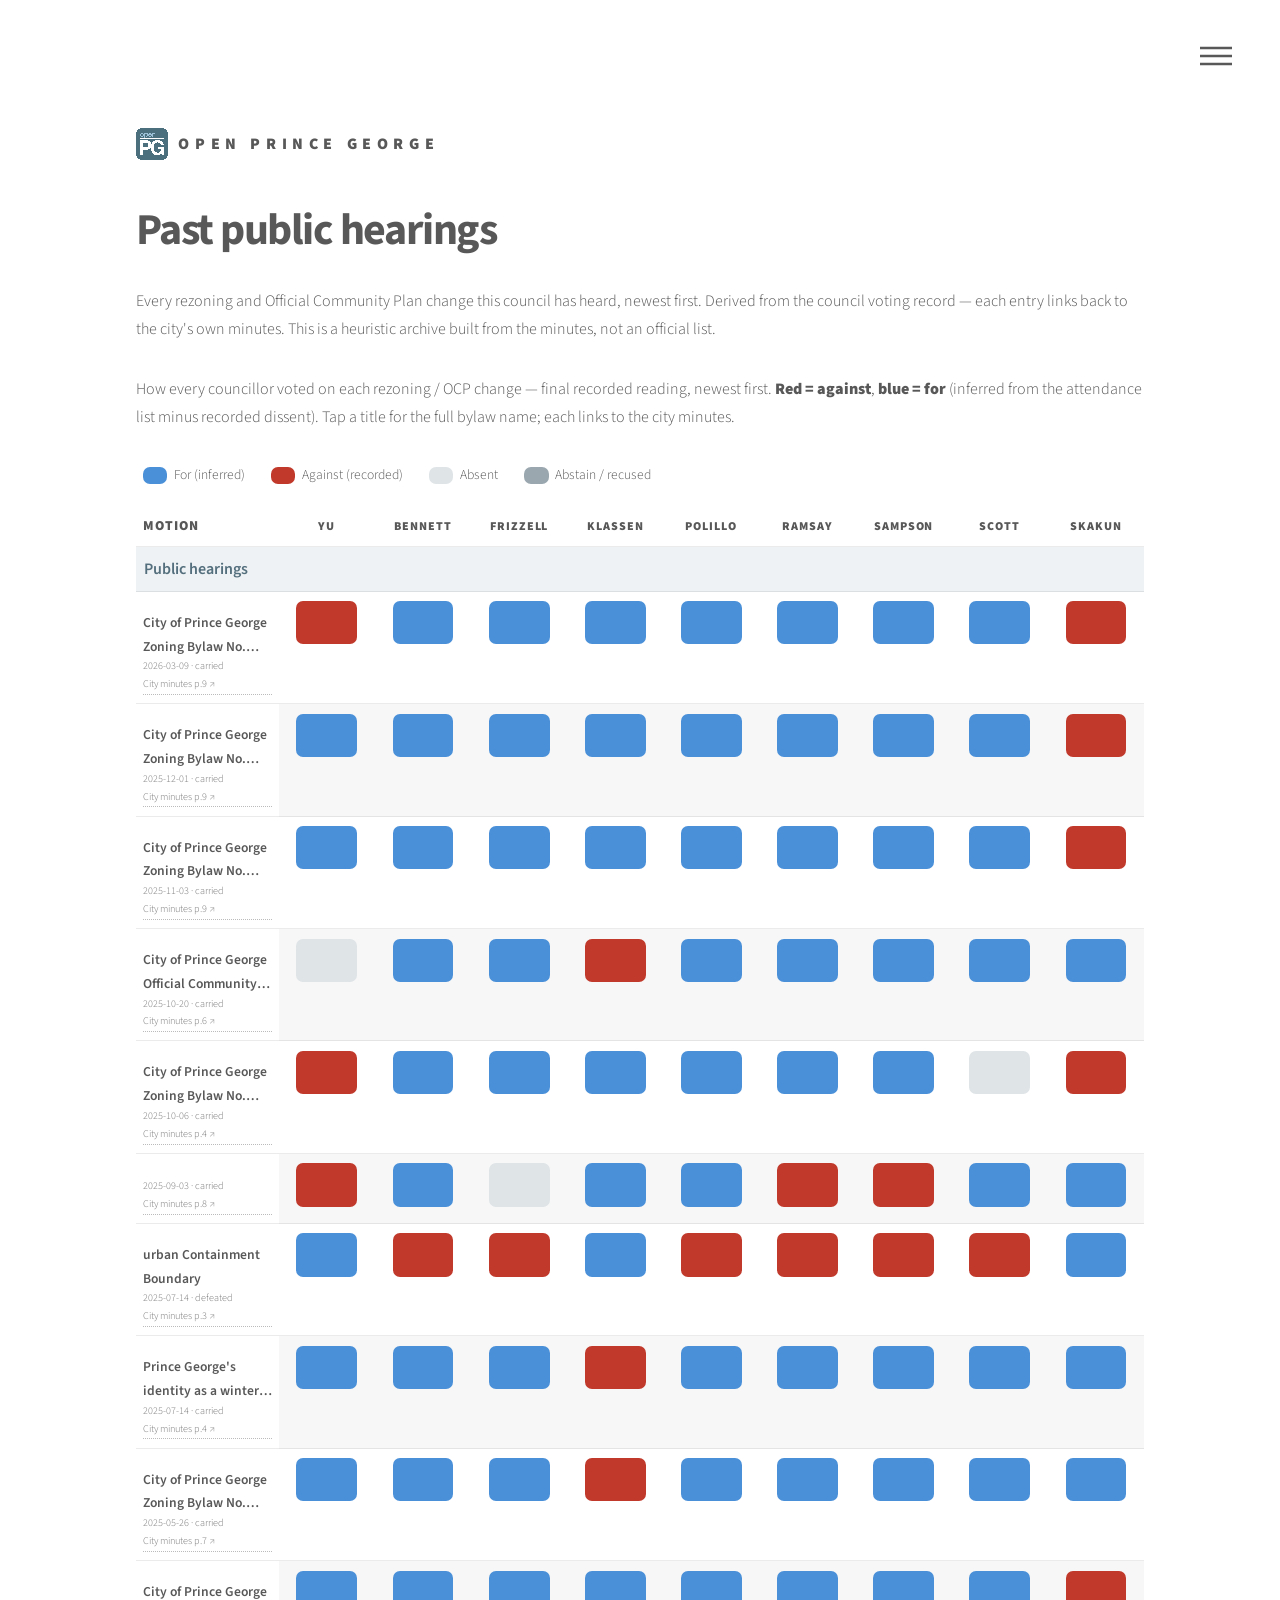
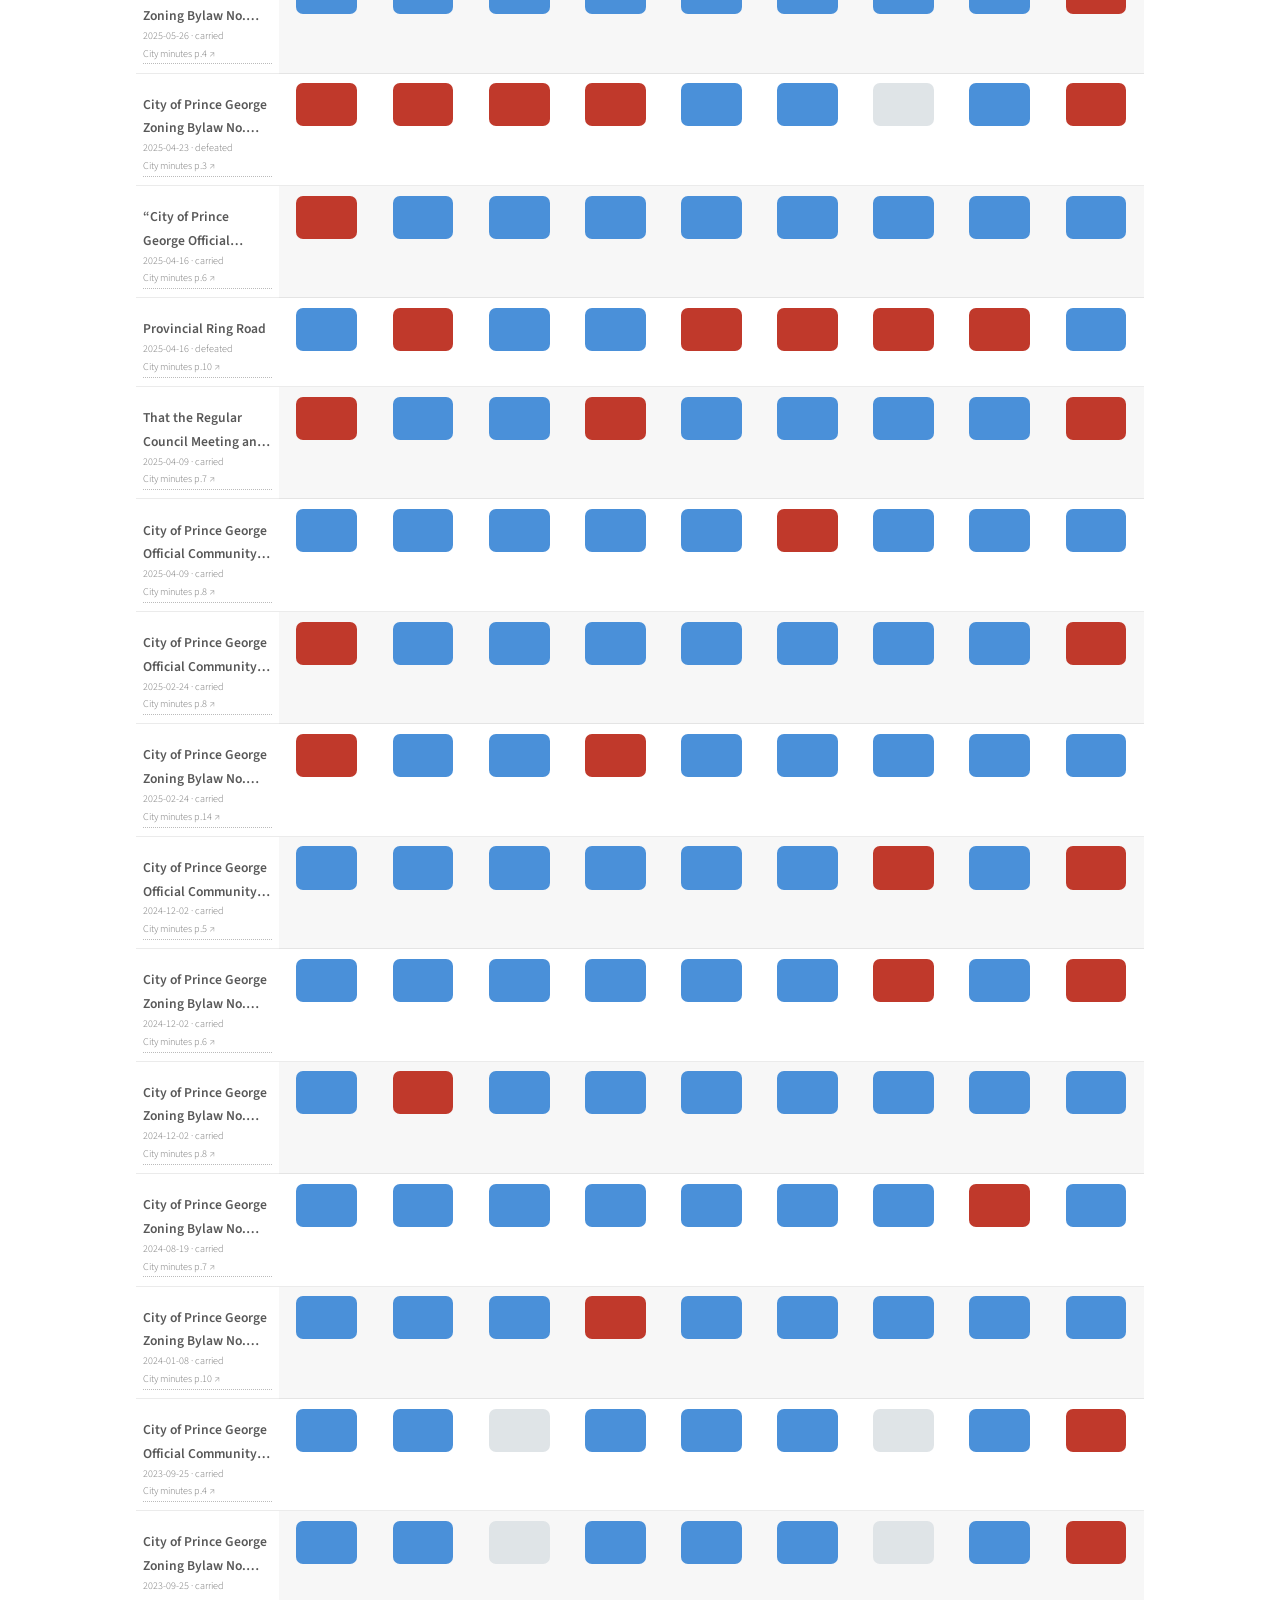
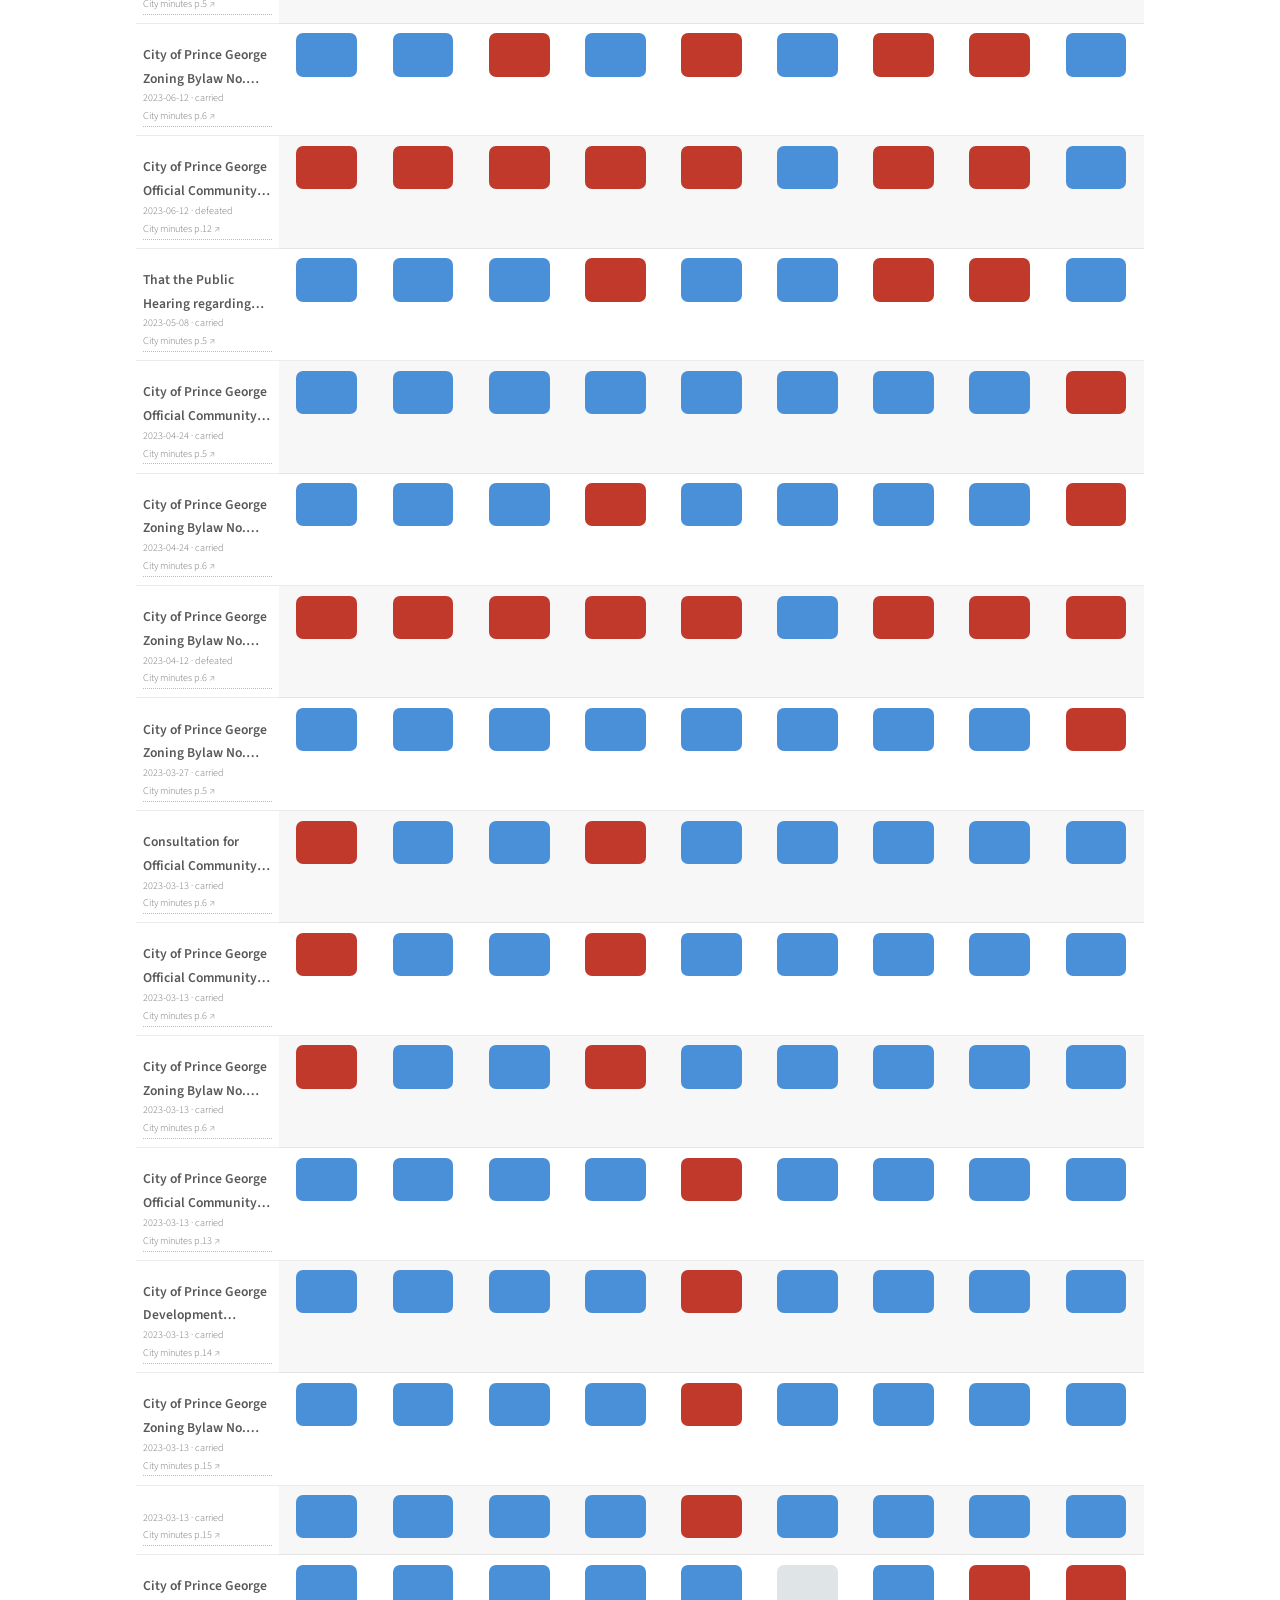
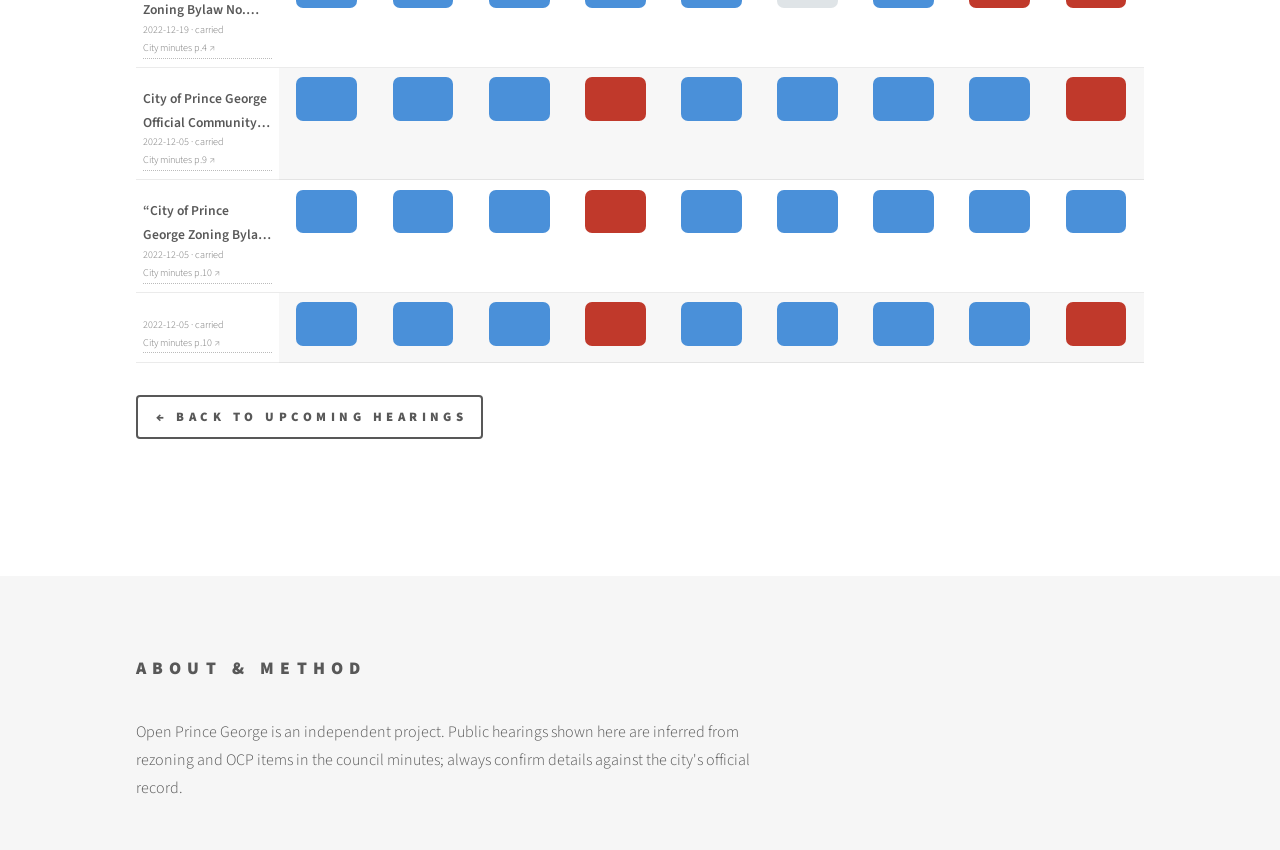
==== community/hearings.html @ cd53fb8c "Update public hearing part" ====
<!DOCTYPE HTML>
<!--
	Open Prince George — past public hearings archive.
	The full list of rezoning / OCP hearings this council has heard, derived from
	the voting record (data/votes.json) by assets/js/hearings.js. Must be served
	over http(s) so the JSON can load.
-->
<html>
	<head>
		<title>Past public hearings — Open Prince George</title>
		<meta charset="utf-8" />
		<meta name="viewport" content="width=device-width, initial-scale=1, user-scalable=no" />
		<link rel="icon" type="image/svg+xml" href="images/logo.svg" />
		<link rel="stylesheet" href="assets/css/main.css" />
		<link rel="stylesheet" href="assets/css/councillor.css" />
		<noscript><link rel="stylesheet" href="assets/css/noscript.css" /></noscript>
	</head>
	<body class="is-preload">
		<div id="wrapper">

			<!-- Header -->
				<header id="header">
					<div class="inner">
						<a href="index.html" class="logo">
							<span class="symbol"><img src="images/logo.svg" alt="" /></span><span class="title">Open Prince George</span>
						</a>
						<nav>
							<ul>
								<li><a href="#menu">Menu</a></li>
							</ul>
						</nav>
					</div>
				</header>

			<!-- Menu -->
				<nav id="menu">
					<h2>Menu</h2>
					<ul>
						<li><a href="index.html">Home</a></li>
						<li><a href="index.html#hearings">Upcoming hearings</a></li>
						<li><a href="index.html#records">Voting records</a></li>
						<li><a href="index.html#about">About &amp; method</a></li>
					</ul>
				</nav>

			<!-- Main -->
				<div id="main">
					<div class="inner">

						<header>
							<h1>Past public hearings</h1>
							<p>Every rezoning and Official Community Plan change this council has heard, newest first. Derived from the council voting record &mdash; each entry links back to the city's own minutes. This is a heuristic archive built from the minutes, not an official list.</p>
						</header>

						<div id="pg-hearings-archive"><p>Loading&hellip;</p></div>

						<ul class="actions">
							<li><a href="index.html#hearings" class="button">&larr; Back to upcoming hearings</a></li>
						</ul>

					</div>
				</div>

			<!-- Footer -->
				<footer id="footer">
					<div class="inner">
						<section>
							<h2>About &amp; method</h2>
							<p>Open Prince George is an independent project. Public hearings shown here are inferred from rezoning and OCP items in the council minutes; always confirm details against the city's official record.</p>
						</section>
					</div>
				</footer>

		</div>

		<!-- Scripts -->
			<script src="assets/js/jquery.min.js"></script>
			<script src="assets/js/browser.min.js"></script>
			<script src="assets/js/breakpoints.min.js"></script>
			<script src="assets/js/util.js"></script>
			<script src="assets/js/main.js"></script>
			<script src="assets/js/councillor.js"></script>
			<script src="assets/js/hearings.js"></script>

	</body>
</html>
---- community/assets/css/main.css ----
@import url(fontawesome-all.min.css);
@import url("https://fonts.googleapis.com/css?family=Source+Sans+Pro:300,700,900");

/*
	Phantom by HTML5 UP
	html5up.net | @ajlkn
	Free for personal and commercial use under the CCA 3.0 license (html5up.net/license)
*/

html, body, div, span, applet, object,
iframe, h1, h2, h3, h4, h5, h6, p, blockquote,
pre, a, abbr, acronym, address, big, cite,
code, del, dfn, em, img, ins, kbd, q, s, samp,
small, strike, strong, sub, sup, tt, var, b,
u, i, center, dl, dt, dd, ol, ul, li, fieldset,
form, label, legend, table, caption, tbody,
tfoot, thead, tr, th, td, article, aside,
canvas, details, embed, figure, figcaption,
footer, header, hgroup, menu, nav, output, ruby,
section, summary, time, mark, audio, video {
	margin: 0;
	padding: 0;
	border: 0;
	font-size: 100%;
	font: inherit;
	vertical-align: baseline;}

article, aside, details, figcaption, figure,
footer, header, hgroup, menu, nav, section {
	display: block;}

body {
	line-height: 1;
}

ol, ul {
	list-style: none;
}

blockquote, q {
	quotes: none;
}

	blockquote:before, blockquote:after, q:before, q:after {
		content: '';
		content: none;
	}

table {
	border-collapse: collapse;
	border-spacing: 0;
}

body {
	-webkit-text-size-adjust: none;
}

mark {
	background-color: transparent;
	color: inherit;
}

input::-moz-focus-inner {
	border: 0;
	padding: 0;
}

input, select, textarea {
	-moz-appearance: none;
	-webkit-appearance: none;
	-ms-appearance: none;
	appearance: none;
}

/* Basic */

	@-ms-viewport {
		width: device-width;
	}

	body {
		-ms-overflow-style: scrollbar;
	}

	@media screen and (max-width: 480px) {

		html, body {
			min-width: 320px;
		}

	}

	html {
		box-sizing: border-box;
	}

	*, *:before, *:after {
		box-sizing: inherit;
	}

	body {
		background: #ffffff;
	}

		body.is-preload *, body.is-preload *:before, body.is-preload *:after {
			-moz-animation: none !important;
			-webkit-animation: none !important;
			-ms-animation: none !important;
			animation: none !important;
			-moz-transition: none !important;
			-webkit-transition: none !important;
			-ms-transition: none !important;
			transition: none !important;
		}

/* Type */

	body, input, select, textarea {
		color: #585858;
		font-family: "Source Sans Pro", Helvetica, sans-serif;
		font-size: 16pt;
		font-weight: 300;
		line-height: 1.75;
	}

		@media screen and (max-width: 1680px) {

			body, input, select, textarea {
				font-size: 14pt;
			}

		}

		@media screen and (max-width: 1280px) {

			body, input, select, textarea {
				font-size: 12pt;
			}

		}

	a {
		-moz-transition: border-bottom-color 0.2s ease, color 0.2s ease;
		-webkit-transition: border-bottom-color 0.2s ease, color 0.2s ease;
		-ms-transition: border-bottom-color 0.2s ease, color 0.2s ease;
		transition: border-bottom-color 0.2s ease, color 0.2s ease;
		text-decoration: none;
		color: #585858;
		border-bottom: dotted 1px rgba(88, 88, 88, 0.5);
	}

		a:hover {
			border-bottom-color: transparent;
			color: #f2849e !important;
		}

	strong, b {
		font-weight: 900;
	}

	em, i {
		font-style: italic;
	}

	p {
		margin: 0 0 2em 0;
	}

	h1 {
		font-size: 2.75em;
		font-weight: 700;
		line-height: 1.3;
		margin: 0 0 1em 0;
		letter-spacing: -0.035em;
	}

		h1 a {
			color: inherit;
		}

		@media screen and (max-width: 736px) {

			h1 {
				font-size: 2em;
				margin: 0 0 1em 0;
			}

		}

		@media screen and (max-width: 360px) {

			h1 {
				font-size: 1.75em;
			}

		}

	h2, h3, h4, h5, h6 {
		font-weight: 900;
		line-height: 1.5;
		margin: 0 0 2em 0;
		text-transform: uppercase;
		letter-spacing: 0.35em;
	}

		h2 a, h3 a, h4 a, h5 a, h6 a {
			color: inherit;
		}

	h2 {
		font-size: 1.1em;
	}

	h3 {
		font-size: 1em;
	}

	h4 {
		font-size: 0.8em;
	}

	h5 {
		font-size: 0.8em;
	}

	h6 {
		font-size: 0.8em;
	}

	@media screen and (max-width: 980px) {

		h1 br, h2 br, h3 br, h4 br, h5 br, h6 br {
			display: none;
		}

	}

	@media screen and (max-width: 736px) {

		h2 {
			font-size: 1em;
		}

		h3 {
			font-size: 0.8em;
		}

	}

	sub {
		font-size: 0.8em;
		position: relative;
		top: 0.5em;
	}

	sup {
		font-size: 0.8em;
		position: relative;
		top: -0.5em;
	}

	blockquote {
		border-left: solid 4px #c9c9c9;
		font-style: italic;
		margin: 0 0 2em 0;
		padding: 0.5em 0 0.5em 2em;
	}

	code {
		background: rgba(144, 144, 144, 0.075);
		border-radius: 4px;
		border: solid 1px #c9c9c9;
		font-family: "Courier New", monospace;
		font-size: 0.9em;
		margin: 0 0.25em;
		padding: 0.25em 0.65em;
	}

	pre {
		-webkit-overflow-scrolling: touch;
		font-family: "Courier New", monospace;
		font-size: 0.9em;
		margin: 0 0 2em 0;
	}

		pre code {
			display: block;
			line-height: 1.75;
			padding: 1em 1.5em;
			overflow-x: auto;
		}

	hr {
		border: 0;
		border-bottom: solid 1px #c9c9c9;
		margin: 2em 0;
	}

		hr.major {
			margin: 3em 0;
		}

	.align-left {
		text-align: left;
	}

	.align-center {
		text-align: center;
	}

	.align-right {
		text-align: right;
	}

/* Row */

	.row {
		display: flex;
		flex-wrap: wrap;
		box-sizing: border-box;
		align-items: stretch;
	}

		.row > * {
			box-sizing: border-box;
		}

		.row.gtr-uniform > * > :last-child {
			margin-bottom: 0;
		}

		.row.aln-left {
			justify-content: flex-start;
		}

		.row.aln-center {
			justify-content: center;
		}

		.row.aln-right {
			justify-content: flex-end;
		}

		.row.aln-top {
			align-items: flex-start;
		}

		.row.aln-middle {
			align-items: center;
		}

		.row.aln-bottom {
			align-items: flex-end;
		}

		.row > .imp {
			order: -1;
		}

		.row > .col-1 {
			width: 8.33333%;
		}

		.row > .off-1 {
			margin-left: 8.33333%;
		}

		.row > .col-2 {
			width: 16.66667%;
		}

		.row > .off-2 {
			margin-left: 16.66667%;
		}

		.row > .col-3 {
			width: 25%;
		}

		.row > .off-3 {
			margin-left: 25%;
		}

		.row > .col-4 {
			width: 33.33333%;
		}

		.row > .off-4 {
			margin-left: 33.33333%;
		}

		.row > .col-5 {
			width: 41.66667%;
		}

		.row > .off-5 {
			margin-left: 41.66667%;
		}

		.row > .col-6 {
			width: 50%;
		}

		.row > .off-6 {
			margin-left: 50%;
		}

		.row > .col-7 {
			width: 58.33333%;
		}

		.row > .off-7 {
			margin-left: 58.33333%;
		}

		.row > .col-8 {
			width: 66.66667%;
		}

		.row > .off-8 {
			margin-left: 66.66667%;
		}

		.row > .col-9 {
			width: 75%;
		}

		.row > .off-9 {
			margin-left: 75%;
		}

		.row > .col-10 {
			width: 83.33333%;
		}

		.row > .off-10 {
			margin-left: 83.33333%;
		}

		.row > .col-11 {
			width: 91.66667%;
		}

		.row > .off-11 {
			margin-left: 91.66667%;
		}

		.row > .col-12 {
			width: 100%;
		}

		.row > .off-12 {
			margin-left: 100%;
		}

		.row.gtr-0 {
			margin-top: 0;
			margin-left: 0em;
		}

			.row.gtr-0 > * {
				padding: 0 0 0 0em;
			}

			.row.gtr-0.gtr-uniform {
				margin-top: 0em;
			}

				.row.gtr-0.gtr-uniform > * {
					padding-top: 0em;
				}

		.row.gtr-25 {
			margin-top: 0;
			margin-left: -0.5em;
		}

			.row.gtr-25 > * {
				padding: 0 0 0 0.5em;
			}

			.row.gtr-25.gtr-uniform {
				margin-top: -0.5em;
			}

				.row.gtr-25.gtr-uniform > * {
					padding-top: 0.5em;
				}

		.row.gtr-50 {
			margin-top: 0;
			margin-left: -1em;
		}

			.row.gtr-50 > * {
				padding: 0 0 0 1em;
			}

			.row.gtr-50.gtr-uniform {
				margin-top: -1em;
			}

				.row.gtr-50.gtr-uniform > * {
					padding-top: 1em;
				}

		.row {
			margin-top: 0;
			margin-left: -2em;
		}

			.row > * {
				padding: 0 0 0 2em;
			}

			.row.gtr-uniform {
				margin-top: -2em;
			}

				.row.gtr-uniform > * {
					padding-top: 2em;
				}

		.row.gtr-150 {
			margin-top: 0;
			margin-left: -3em;
		}

			.row.gtr-150 > * {
				padding: 0 0 0 3em;
			}

			.row.gtr-150.gtr-uniform {
				margin-top: -3em;
			}

				.row.gtr-150.gtr-uniform > * {
					padding-top: 3em;
				}

		.row.gtr-200 {
			margin-top: 0;
			margin-left: -4em;
		}

			.row.gtr-200 > * {
				padding: 0 0 0 4em;
			}

			.row.gtr-200.gtr-uniform {
				margin-top: -4em;
			}

				.row.gtr-200.gtr-uniform > * {
					padding-top: 4em;
				}

		@media screen and (max-width: 1680px) {

			.row {
				display: flex;
				flex-wrap: wrap;
				box-sizing: border-box;
				align-items: stretch;
			}

				.row > * {
					box-sizing: border-box;
				}

				.row.gtr-uniform > * > :last-child {
					margin-bottom: 0;
				}

				.row.aln-left {
					justify-content: flex-start;
				}

				.row.aln-center {
					justify-content: center;
				}

				.row.aln-right {
					justify-content: flex-end;
				}

				.row.aln-top {
					align-items: flex-start;
				}

				.row.aln-middle {
					align-items: center;
				}

				.row.aln-bottom {
					align-items: flex-end;
				}

				.row > .imp-xlarge {
					order: -1;
				}

				.row > .col-1-xlarge {
					width: 8.33333%;
				}

				.row > .off-1-xlarge {
					margin-left: 8.33333%;
				}

				.row > .col-2-xlarge {
					width: 16.66667%;
				}

				.row > .off-2-xlarge {
					margin-left: 16.66667%;
				}

				.row > .col-3-xlarge {
					width: 25%;
				}

				.row > .off-3-xlarge {
					margin-left: 25%;
				}

				.row > .col-4-xlarge {
					width: 33.33333%;
				}

				.row > .off-4-xlarge {
					margin-left: 33.33333%;
				}

				.row > .col-5-xlarge {
					width: 41.66667%;
				}

				.row > .off-5-xlarge {
					margin-left: 41.66667%;
				}

				.row > .col-6-xlarge {
					width: 50%;
				}

				.row > .off-6-xlarge {
					margin-left: 50%;
				}

				.row > .col-7-xlarge {
					width: 58.33333%;
				}

				.row > .off-7-xlarge {
					margin-left: 58.33333%;
				}

				.row > .col-8-xlarge {
					width: 66.66667%;
				}

				.row > .off-8-xlarge {
					margin-left: 66.66667%;
				}

				.row > .col-9-xlarge {
					width: 75%;
				}

				.row > .off-9-xlarge {
					margin-left: 75%;
				}

				.row > .col-10-xlarge {
					width: 83.33333%;
				}

				.row > .off-10-xlarge {
					margin-left: 83.33333%;
				}

				.row > .col-11-xlarge {
					width: 91.66667%;
				}

				.row > .off-11-xlarge {
					margin-left: 91.66667%;
				}

				.row > .col-12-xlarge {
					width: 100%;
				}

				.row > .off-12-xlarge {
					margin-left: 100%;
				}

				.row.gtr-0 {
					margin-top: 0;
					margin-left: 0em;
				}

					.row.gtr-0 > * {
						padding: 0 0 0 0em;
					}

					.row.gtr-0.gtr-uniform {
						margin-top: 0em;
					}

						.row.gtr-0.gtr-uniform > * {
							padding-top: 0em;
						}

				.row.gtr-25 {
					margin-top: 0;
					margin-left: -0.5em;
				}

					.row.gtr-25 > * {
						padding: 0 0 0 0.5em;
					}

					.row.gtr-25.gtr-uniform {
						margin-top: -0.5em;
					}

						.row.gtr-25.gtr-uniform > * {
							padding-top: 0.5em;
						}

				.row.gtr-50 {
					margin-top: 0;
					margin-left: -1em;
				}

					.row.gtr-50 > * {
						padding: 0 0 0 1em;
					}

					.row.gtr-50.gtr-uniform {
						margin-top: -1em;
					}

						.row.gtr-50.gtr-uniform > * {
							padding-top: 1em;
						}

				.row {
					margin-top: 0;
					margin-left: -2em;
				}

					.row > * {
						padding: 0 0 0 2em;
					}

					.row.gtr-uniform {
						margin-top: -2em;
					}

						.row.gtr-uniform > * {
							padding-top: 2em;
						}

				.row.gtr-150 {
					margin-top: 0;
					margin-left: -3em;
				}

					.row.gtr-150 > * {
						padding: 0 0 0 3em;
					}

					.row.gtr-150.gtr-uniform {
						margin-top: -3em;
					}

						.row.gtr-150.gtr-uniform > * {
							padding-top: 3em;
						}

				.row.gtr-200 {
					margin-top: 0;
					margin-left: -4em;
				}

					.row.gtr-200 > * {
						padding: 0 0 0 4em;
					}

					.row.gtr-200.gtr-uniform {
						margin-top: -4em;
					}

						.row.gtr-200.gtr-uniform > * {
							padding-top: 4em;
						}

		}

		@media screen and (max-width: 1280px) {

			.row {
				display: flex;
				flex-wrap: wrap;
				box-sizing: border-box;
				align-items: stretch;
			}

				.row > * {
					box-sizing: border-box;
				}

				.row.gtr-uniform > * > :last-child {
					margin-bottom: 0;
				}

				.row.aln-left {
					justify-content: flex-start;
				}

				.row.aln-center {
					justify-content: center;
				}

				.row.aln-right {
					justify-content: flex-end;
				}

				.row.aln-top {
					align-items: flex-start;
				}

				.row.aln-middle {
					align-items: center;
				}

				.row.aln-bottom {
					align-items: flex-end;
				}

				.row > .imp-large {
					order: -1;
				}

				.row > .col-1-large {
					width: 8.33333%;
				}

				.row > .off-1-large {
					margin-left: 8.33333%;
				}

				.row > .col-2-large {
					width: 16.66667%;
				}

				.row > .off-2-large {
					margin-left: 16.66667%;
				}

				.row > .col-3-large {
					width: 25%;
				}

				.row > .off-3-large {
					margin-left: 25%;
				}

				.row > .col-4-large {
					width: 33.33333%;
				}

				.row > .off-4-large {
					margin-left: 33.33333%;
				}

				.row > .col-5-large {
					width: 41.66667%;
				}

				.row > .off-5-large {
					margin-left: 41.66667%;
				}

				.row > .col-6-large {
					width: 50%;
				}

				.row > .off-6-large {
					margin-left: 50%;
				}

				.row > .col-7-large {
					width: 58.33333%;
				}

				.row > .off-7-large {
					margin-left: 58.33333%;
				}

				.row > .col-8-large {
					width: 66.66667%;
				}

				.row > .off-8-large {
					margin-left: 66.66667%;
				}

				.row > .col-9-large {
					width: 75%;
				}

				.row > .off-9-large {
					margin-left: 75%;
				}

				.row > .col-10-large {
					width: 83.33333%;
				}

				.row > .off-10-large {
					margin-left: 83.33333%;
				}

				.row > .col-11-large {
					width: 91.66667%;
				}

				.row > .off-11-large {
					margin-left: 91.66667%;
				}

				.row > .col-12-large {
					width: 100%;
				}

				.row > .off-12-large {
					margin-left: 100%;
				}

				.row.gtr-0 {
					margin-top: 0;
					margin-left: 0em;
				}

					.row.gtr-0 > * {
						padding: 0 0 0 0em;
					}

					.row.gtr-0.gtr-uniform {
						margin-top: 0em;
					}

						.row.gtr-0.gtr-uniform > * {
							padding-top: 0em;
						}

				.row.gtr-25 {
					margin-top: 0;
					margin-left: -0.5em;
				}

					.row.gtr-25 > * {
						padding: 0 0 0 0.5em;
					}

					.row.gtr-25.gtr-uniform {
						margin-top: -0.5em;
					}

						.row.gtr-25.gtr-uniform > * {
							padding-top: 0.5em;
						}

				.row.gtr-50 {
					margin-top: 0;
					margin-left: -1em;
				}

					.row.gtr-50 > * {
						padding: 0 0 0 1em;
					}

					.row.gtr-50.gtr-uniform {
						margin-top: -1em;
					}

						.row.gtr-50.gtr-uniform > * {
							padding-top: 1em;
						}

				.row {
					margin-top: 0;
					margin-left: -2em;
				}

					.row > * {
						padding: 0 0 0 2em;
					}

					.row.gtr-uniform {
						margin-top: -2em;
					}

						.row.gtr-uniform > * {
							padding-top: 2em;
						}

				.row.gtr-150 {
					margin-top: 0;
					margin-left: -3em;
				}

					.row.gtr-150 > * {
						padding: 0 0 0 3em;
					}

					.row.gtr-150.gtr-uniform {
						margin-top: -3em;
					}

						.row.gtr-150.gtr-uniform > * {
							padding-top: 3em;
						}

				.row.gtr-200 {
					margin-top: 0;
					margin-left: -4em;
				}

					.row.gtr-200 > * {
						padding: 0 0 0 4em;
					}

					.row.gtr-200.gtr-uniform {
						margin-top: -4em;
					}

						.row.gtr-200.gtr-uniform > * {
							padding-top: 4em;
						}

		}

		@media screen and (max-width: 980px) {

			.row {
				display: flex;
				flex-wrap: wrap;
				box-sizing: border-box;
				align-items: stretch;
			}

				.row > * {
					box-sizing: border-box;
				}

				.row.gtr-uniform > * > :last-child {
					margin-bottom: 0;
				}

				.row.aln-left {
					justify-content: flex-start;
				}

				.row.aln-center {
					justify-content: center;
				}

				.row.aln-right {
					justify-content: flex-end;
				}

				.row.aln-top {
					align-items: flex-start;
				}

				.row.aln-middle {
					align-items: center;
				}

				.row.aln-bottom {
					align-items: flex-end;
				}

				.row > .imp-medium {
					order: -1;
				}

				.row > .col-1-medium {
					width: 8.33333%;
				}

				.row > .off-1-medium {
					margin-left: 8.33333%;
				}

				.row > .col-2-medium {
					width: 16.66667%;
				}

				.row > .off-2-medium {
					margin-left: 16.66667%;
				}

				.row > .col-3-medium {
					width: 25%;
				}

				.row > .off-3-medium {
					margin-left: 25%;
				}

				.row > .col-4-medium {
					width: 33.33333%;
				}

				.row > .off-4-medium {
					margin-left: 33.33333%;
				}

				.row > .col-5-medium {
					width: 41.66667%;
				}

				.row > .off-5-medium {
					margin-left: 41.66667%;
				}

				.row > .col-6-medium {
					width: 50%;
				}

				.row > .off-6-medium {
					margin-left: 50%;
				}

				.row > .col-7-medium {
					width: 58.33333%;
				}

				.row > .off-7-medium {
					margin-left: 58.33333%;
				}

				.row > .col-8-medium {
					width: 66.66667%;
				}

				.row > .off-8-medium {
					margin-left: 66.66667%;
				}

				.row > .col-9-medium {
					width: 75%;
				}

				.row > .off-9-medium {
					margin-left: 75%;
				}

				.row > .col-10-medium {
					width: 83.33333%;
				}

				.row > .off-10-medium {
					margin-left: 83.33333%;
				}

				.row > .col-11-medium {
					width: 91.66667%;
				}

				.row > .off-11-medium {
					margin-left: 91.66667%;
				}

				.row > .col-12-medium {
					width: 100%;
				}

				.row > .off-12-medium {
					margin-left: 100%;
				}

				.row.gtr-0 {
					margin-top: 0;
					margin-left: 0em;
				}

					.row.gtr-0 > * {
						padding: 0 0 0 0em;
					}

					.row.gtr-0.gtr-uniform {
						margin-top: 0em;
					}

						.row.gtr-0.gtr-uniform > * {
							padding-top: 0em;
						}

				.row.gtr-25 {
					margin-top: 0;
					margin-left: -0.375em;
				}

					.row.gtr-25 > * {
						padding: 0 0 0 0.375em;
					}

					.row.gtr-25.gtr-uniform {
						margin-top: -0.375em;
					}

						.row.gtr-25.gtr-uniform > * {
							padding-top: 0.375em;
						}

				.row.gtr-50 {
					margin-top: 0;
					margin-left: -0.75em;
				}

					.row.gtr-50 > * {
						padding: 0 0 0 0.75em;
					}

					.row.gtr-50.gtr-uniform {
						margin-top: -0.75em;
					}

						.row.gtr-50.gtr-uniform > * {
							padding-top: 0.75em;
						}

				.row {
					margin-top: 0;
					margin-left: -1.5em;
				}

					.row > * {
						padding: 0 0 0 1.5em;
					}

					.row.gtr-uniform {
						margin-top: -1.5em;
					}

						.row.gtr-uniform > * {
							padding-top: 1.5em;
						}

				.row.gtr-150 {
					margin-top: 0;
					margin-left: -2.25em;
				}

					.row.gtr-150 > * {
						padding: 0 0 0 2.25em;
					}

					.row.gtr-150.gtr-uniform {
						margin-top: -2.25em;
					}

						.row.gtr-150.gtr-uniform > * {
							padding-top: 2.25em;
						}

				.row.gtr-200 {
					margin-top: 0;
					margin-left: -3em;
				}

					.row.gtr-200 > * {
						padding: 0 0 0 3em;
					}

					.row.gtr-200.gtr-uniform {
						margin-top: -3em;
					}

						.row.gtr-200.gtr-uniform > * {
							padding-top: 3em;
						}

		}

		@media screen and (max-width: 736px) {

			.row {
				display: flex;
				flex-wrap: wrap;
				box-sizing: border-box;
				align-items: stretch;
			}

				.row > * {
					box-sizing: border-box;
				}

				.row.gtr-uniform > * > :last-child {
					margin-bottom: 0;
				}

				.row.aln-left {
					justify-content: flex-start;
				}

				.row.aln-center {
					justify-content: center;
				}

				.row.aln-right {
					justify-content: flex-end;
				}

				.row.aln-top {
					align-items: flex-start;
				}

				.row.aln-middle {
					align-items: center;
				}

				.row.aln-bottom {
					align-items: flex-end;
				}

				.row > .imp-small {
					order: -1;
				}

				.row > .col-1-small {
					width: 8.33333%;
				}

				.row > .off-1-small {
					margin-left: 8.33333%;
				}

				.row > .col-2-small {
					width: 16.66667%;
				}

				.row > .off-2-small {
					margin-left: 16.66667%;
				}

				.row > .col-3-small {
					width: 25%;
				}

				.row > .off-3-small {
					margin-left: 25%;
				}

				.row > .col-4-small {
					width: 33.33333%;
				}

				.row > .off-4-small {
					margin-left: 33.33333%;
				}

				.row > .col-5-small {
					width: 41.66667%;
				}

				.row > .off-5-small {
					margin-left: 41.66667%;
				}

				.row > .col-6-small {
					width: 50%;
				}

				.row > .off-6-small {
					margin-left: 50%;
				}

				.row > .col-7-small {
					width: 58.33333%;
				}

				.row > .off-7-small {
					margin-left: 58.33333%;
				}

				.row > .col-8-small {
					width: 66.66667%;
				}

				.row > .off-8-small {
					margin-left: 66.66667%;
				}

				.row > .col-9-small {
					width: 75%;
				}

				.row > .off-9-small {
					margin-left: 75%;
				}

				.row > .col-10-small {
					width: 83.33333%;
				}

				.row > .off-10-small {
					margin-left: 83.33333%;
				}

				.row > .col-11-small {
					width: 91.66667%;
				}

				.row > .off-11-small {
					margin-left: 91.66667%;
				}

				.row > .col-12-small {
					width: 100%;
				}

				.row > .off-12-small {
					margin-left: 100%;
				}

				.row.gtr-0 {
					margin-top: 0;
					margin-left: 0em;
				}

					.row.gtr-0 > * {
						padding: 0 0 0 0em;
					}

					.row.gtr-0.gtr-uniform {
						margin-top: 0em;
					}

						.row.gtr-0.gtr-uniform > * {
							padding-top: 0em;
						}

				.row.gtr-25 {
					margin-top: 0;
					margin-left: -0.25em;
				}

					.row.gtr-25 > * {
						padding: 0 0 0 0.25em;
					}

					.row.gtr-25.gtr-uniform {
						margin-top: -0.25em;
					}

						.row.gtr-25.gtr-uniform > * {
							padding-top: 0.25em;
						}

				.row.gtr-50 {
					margin-top: 0;
					margin-left: -0.5em;
				}

					.row.gtr-50 > * {
						padding: 0 0 0 0.5em;
					}

					.row.gtr-50.gtr-uniform {
						margin-top: -0.5em;
					}

						.row.gtr-50.gtr-uniform > * {
							padding-top: 0.5em;
						}

				.row {
					margin-top: 0;
					margin-left: -1em;
				}

					.row > * {
						padding: 0 0 0 1em;
					}

					.row.gtr-uniform {
						margin-top: -1em;
					}

						.row.gtr-uniform > * {
							padding-top: 1em;
						}

				.row.gtr-150 {
					margin-top: 0;
					margin-left: -1.5em;
				}

					.row.gtr-150 > * {
						padding: 0 0 0 1.5em;
					}

					.row.gtr-150.gtr-uniform {
						margin-top: -1.5em;
					}

						.row.gtr-150.gtr-uniform > * {
							padding-top: 1.5em;
						}

				.row.gtr-200 {
					margin-top: 0;
					margin-left: -2em;
				}

					.row.gtr-200 > * {
						padding: 0 0 0 2em;
					}

					.row.gtr-200.gtr-uniform {
						margin-top: -2em;
					}

						.row.gtr-200.gtr-uniform > * {
							padding-top: 2em;
						}

		}

		@media screen and (max-width: 480px) {

			.row {
				display: flex;
				flex-wrap: wrap;
				box-sizing: border-box;
				align-items: stretch;
			}

				.row > * {
					box-sizing: border-box;
				}

				.row.gtr-uniform > * > :last-child {
					margin-bottom: 0;
				}

				.row.aln-left {
					justify-content: flex-start;
				}

				.row.aln-center {
					justify-content: center;
				}

				.row.aln-right {
					justify-content: flex-end;
				}

				.row.aln-top {
					align-items: flex-start;
				}

				.row.aln-middle {
					align-items: center;
				}

				.row.aln-bottom {
					align-items: flex-end;
				}

				.row > .imp-xsmall {
					order: -1;
				}

				.row > .col-1-xsmall {
					width: 8.33333%;
				}

				.row > .off-1-xsmall {
					margin-left: 8.33333%;
				}

				.row > .col-2-xsmall {
					width: 16.66667%;
				}

				.row > .off-2-xsmall {
					margin-left: 16.66667%;
				}

				.row > .col-3-xsmall {
					width: 25%;
				}

				.row > .off-3-xsmall {
					margin-left: 25%;
				}

				.row > .col-4-xsmall {
					width: 33.33333%;
				}

				.row > .off-4-xsmall {
					margin-left: 33.33333%;
				}

				.row > .col-5-xsmall {
					width: 41.66667%;
				}

				.row > .off-5-xsmall {
					margin-left: 41.66667%;
				}

				.row > .col-6-xsmall {
					width: 50%;
				}

				.row > .off-6-xsmall {
					margin-left: 50%;
				}

				.row > .col-7-xsmall {
					width: 58.33333%;
				}

				.row > .off-7-xsmall {
					margin-left: 58.33333%;
				}

				.row > .col-8-xsmall {
					width: 66.66667%;
				}

				.row > .off-8-xsmall {
					margin-left: 66.66667%;
				}

				.row > .col-9-xsmall {
					width: 75%;
				}

				.row > .off-9-xsmall {
					margin-left: 75%;
				}

				.row > .col-10-xsmall {
					width: 83.33333%;
				}

				.row > .off-10-xsmall {
					margin-left: 83.33333%;
				}

				.row > .col-11-xsmall {
					width: 91.66667%;
				}

				.row > .off-11-xsmall {
					margin-left: 91.66667%;
				}

				.row > .col-12-xsmall {
					width: 100%;
				}

				.row > .off-12-xsmall {
					margin-left: 100%;
				}

				.row.gtr-0 {
					margin-top: 0;
					margin-left: 0em;
				}

					.row.gtr-0 > * {
						padding: 0 0 0 0em;
					}

					.row.gtr-0.gtr-uniform {
						margin-top: 0em;
					}

						.row.gtr-0.gtr-uniform > * {
							padding-top: 0em;
						}

				.row.gtr-25 {
					margin-top: 0;
					margin-left: -0.25em;
				}

					.row.gtr-25 > * {
						padding: 0 0 0 0.25em;
					}

					.row.gtr-25.gtr-uniform {
						margin-top: -0.25em;
					}

						.row.gtr-25.gtr-uniform > * {
							padding-top: 0.25em;
						}

				.row.gtr-50 {
					margin-top: 0;
					margin-left: -0.5em;
				}

					.row.gtr-50 > * {
						padding: 0 0 0 0.5em;
					}

					.row.gtr-50.gtr-uniform {
						margin-top: -0.5em;
					}

						.row.gtr-50.gtr-uniform > * {
							padding-top: 0.5em;
						}

				.row {
					margin-top: 0;
					margin-left: -1em;
				}

					.row > * {
						padding: 0 0 0 1em;
					}

					.row.gtr-uniform {
						margin-top: -1em;
					}

						.row.gtr-uniform > * {
							padding-top: 1em;
						}

				.row.gtr-150 {
					margin-top: 0;
					margin-left: -1.5em;
				}

					.row.gtr-150 > * {
						padding: 0 0 0 1.5em;
					}

					.row.gtr-150.gtr-uniform {
						margin-top: -1.5em;
					}

						.row.gtr-150.gtr-uniform > * {
							padding-top: 1.5em;
						}

				.row.gtr-200 {
					margin-top: 0;
					margin-left: -2em;
				}

					.row.gtr-200 > * {
						padding: 0 0 0 2em;
					}

					.row.gtr-200.gtr-uniform {
						margin-top: -2em;
					}

						.row.gtr-200.gtr-uniform > * {
							padding-top: 2em;
						}

		}

/* Section/Article */

	section.special, article.special {
		text-align: center;
	}

	header p {
		margin-top: -1em;
	}

	@media screen and (max-width: 736px) {

		header p {
			margin-top: 0;
		}

	}

/* Icon */

	.icon {
		text-decoration: none;
		border-bottom: none;
		position: relative;
	}

		.icon:before {
			-moz-osx-font-smoothing: grayscale;
			-webkit-font-smoothing: antialiased;
			display: inline-block;
			font-style: normal;
			font-variant: normal;
			text-rendering: auto;
			line-height: 1;
			text-transform: none !important;
			font-family: 'Font Awesome 5 Free';
			font-weight: 400;
		}

		.icon > .label {
			display: none;
		}

		.icon:before {
			line-height: inherit;
		}

		.icon.solid:before {
			font-weight: 900;
		}

		.icon.brands:before {
			font-family: 'Font Awesome 5 Brands';
		}

		.icon.style2 {
			-moz-transition: background-color 0.2s ease-in-out, color 0.2s ease-in-out, border-color 0.2s ease-in-out;
			-webkit-transition: background-color 0.2s ease-in-out, color 0.2s ease-in-out, border-color 0.2s ease-in-out;
			-ms-transition: background-color 0.2s ease-in-out, color 0.2s ease-in-out, border-color 0.2s ease-in-out;
			transition: background-color 0.2s ease-in-out, color 0.2s ease-in-out, border-color 0.2s ease-in-out;
			background-color: transparent;
			border: solid 1px #c9c9c9;
			border-radius: 4px;
			width: 2.65em;
			height: 2.65em;
			display: inline-block;
			text-align: center;
			line-height: 2.65em;
			color: inherit;
		}

			.icon.style2:before {
				font-size: 1.1em;
			}

			.icon.style2:hover {
				color: #f2849e;
				border-color: #f2849e;
			}

			.icon.style2:active {
				background-color: rgba(242, 132, 158, 0.1);
			}

/* List */

	ol {
		list-style: decimal;
		margin: 0 0 2em 0;
		padding-left: 1.25em;
	}

		ol li {
			padding-left: 0.25em;
		}

	ul {
		list-style: disc;
		margin: 0 0 2em 0;
		padding-left: 1em;
	}

		ul li {
			padding-left: 0.5em;
		}

		ul.alt {
			list-style: none;
			padding-left: 0;
		}

			ul.alt li {
				border-top: solid 1px #c9c9c9;
				padding: 0.5em 0;
			}

				ul.alt li:first-child {
					border-top: 0;
					padding-top: 0;
				}

	dl {
		margin: 0 0 2em 0;
	}

		dl dt {
			display: block;
			font-weight: 900;
			margin: 0 0 1em 0;
		}

		dl dd {
			margin-left: 2em;
		}

/* Actions */

	ul.actions {
		display: -moz-flex;
		display: -webkit-flex;
		display: -ms-flex;
		display: flex;
		cursor: default;
		list-style: none;
		margin-left: -1em;
		padding-left: 0;
	}

		ul.actions li {
			padding: 0 0 0 1em;
			vertical-align: middle;
		}

		ul.actions.special {
			-moz-justify-content: center;
			-webkit-justify-content: center;
			-ms-justify-content: center;
			justify-content: center;
			width: 100%;
			margin-left: 0;
		}

			ul.actions.special li:first-child {
				padding-left: 0;
			}

		ul.actions.stacked {
			-moz-flex-direction: column;
			-webkit-flex-direction: column;
			-ms-flex-direction: column;
			flex-direction: column;
			margin-left: 0;
		}

			ul.actions.stacked li {
				padding: 1.3em 0 0 0;
			}

				ul.actions.stacked li:first-child {
					padding-top: 0;
				}

		ul.actions.fit {
			width: calc(100% + 1em);
		}

			ul.actions.fit li {
				-moz-flex-grow: 1;
				-webkit-flex-grow: 1;
				-ms-flex-grow: 1;
				flex-grow: 1;
				-moz-flex-shrink: 1;
				-webkit-flex-shrink: 1;
				-ms-flex-shrink: 1;
				flex-shrink: 1;
				width: 100%;
			}

				ul.actions.fit li > * {
					width: 100%;
				}

			ul.actions.fit.stacked {
				width: 100%;
			}

		@media screen and (max-width: 480px) {

			ul.actions:not(.fixed) {
				-moz-flex-direction: column;
				-webkit-flex-direction: column;
				-ms-flex-direction: column;
				flex-direction: column;
				margin-left: 0;
				width: 100% !important;
			}

				ul.actions:not(.fixed) li {
					-moz-flex-grow: 1;
					-webkit-flex-grow: 1;
					-ms-flex-grow: 1;
					flex-grow: 1;
					-moz-flex-shrink: 1;
					-webkit-flex-shrink: 1;
					-ms-flex-shrink: 1;
					flex-shrink: 1;
					padding: 1em 0 0 0;
					text-align: center;
					width: 100%;
				}

					ul.actions:not(.fixed) li > * {
						width: 100%;
					}

					ul.actions:not(.fixed) li:first-child {
						padding-top: 0;
					}

					ul.actions:not(.fixed) li input[type="submit"],
					ul.actions:not(.fixed) li input[type="reset"],
					ul.actions:not(.fixed) li input[type="button"],
					ul.actions:not(.fixed) li button,
					ul.actions:not(.fixed) li .button {
						width: 100%;
					}

						ul.actions:not(.fixed) li input[type="submit"].icon:before,
						ul.actions:not(.fixed) li input[type="reset"].icon:before,
						ul.actions:not(.fixed) li input[type="button"].icon:before,
						ul.actions:not(.fixed) li button.icon:before,
						ul.actions:not(.fixed) li .button.icon:before {
							margin-left: -0.5rem;
						}

		}

/* Icons */

	ul.icons {
		cursor: default;
		list-style: none;
		padding-left: 0;
		margin: -1em 0 2em -1em;
	}

		ul.icons li {
			display: inline-block;
			padding: 1em 0 0 1em;
		}

/* Form */

	form {
		margin: 0 0 2em 0;
		overflow-x: hidden;
	}

		form > :last-child {
			margin-bottom: 0;
		}

		form > .fields {
			display: -moz-flex;
			display: -webkit-flex;
			display: -ms-flex;
			display: flex;
			-moz-flex-wrap: wrap;
			-webkit-flex-wrap: wrap;
			-ms-flex-wrap: wrap;
			flex-wrap: wrap;
			width: calc(100% + 3em);
			margin: -1.5em 0 2em -1.5em;
		}

			form > .fields > .field {
				-moz-flex-grow: 0;
				-webkit-flex-grow: 0;
				-ms-flex-grow: 0;
				flex-grow: 0;
				-moz-flex-shrink: 0;
				-webkit-flex-shrink: 0;
				-ms-flex-shrink: 0;
				flex-shrink: 0;
				padding: 1.5em 0 0 1.5em;
				width: calc(100% - 1.5em);
			}

				form > .fields > .field.half {
					width: calc(50% - 0.75em);
				}

				form > .fields > .field.third {
					width: calc(100%/3 - 0.5em);
				}

				form > .fields > .field.quarter {
					width: calc(25% - 0.375em);
				}

		@media screen and (max-width: 480px) {

			form > .fields {
				width: calc(100% + 3em);
				margin: -1.5em 0 2em -1.5em;
			}

				form > .fields > .field {
					padding: 1.5em 0 0 1.5em;
					width: calc(100% - 1.5em);
				}

					form > .fields > .field.half {
						width: calc(100% - 1.5em);
					}

					form > .fields > .field.third {
						width: calc(100% - 1.5em);
					}

					form > .fields > .field.quarter {
						width: calc(100% - 1.5em);
					}

		}

	label {
		display: block;
		font-size: 0.9em;
		font-weight: 900;
		margin: 0 0 1em 0;
	}

	input[type="text"],
	input[type="password"],
	input[type="email"],
	input[type="tel"],
	select,
	textarea {
		-moz-appearance: none;
		-webkit-appearance: none;
		-ms-appearance: none;
		appearance: none;
		background-color: transparent;
		border: none;
		border-radius: 0;
		border-bottom: solid 1px #c9c9c9;
		color: inherit;
		display: block;
		outline: 0;
		padding: 0;
		text-decoration: none;
		width: 100%;
	}

		input[type="text"]:invalid,
		input[type="password"]:invalid,
		input[type="email"]:invalid,
		input[type="tel"]:invalid,
		select:invalid,
		textarea:invalid {
			box-shadow: none;
		}

		input[type="text"]:focus,
		input[type="password"]:focus,
		input[type="email"]:focus,
		input[type="tel"]:focus,
		select:focus,
		textarea:focus {
			border-bottom-color: #f2849e;
			box-shadow: inset 0 -1px 0 0 #f2849e;
		}

	select {
		background-image: url("data:image/svg+xml;charset=utf8,%3Csvg xmlns='http://www.w3.org/2000/svg' width='40' height='40' preserveAspectRatio='none' viewBox='0 0 40 40'%3E%3Cpath d='M9.4,12.3l10.4,10.4l10.4-10.4c0.2-0.2,0.5-0.4,0.9-0.4c0.3,0,0.6,0.1,0.9,0.4l3.3,3.3c0.2,0.2,0.4,0.5,0.4,0.9 c0,0.4-0.1,0.6-0.4,0.9L20.7,31.9c-0.2,0.2-0.5,0.4-0.9,0.4c-0.3,0-0.6-0.1-0.9-0.4L4.3,17.3c-0.2-0.2-0.4-0.5-0.4-0.9 c0-0.4,0.1-0.6,0.4-0.9l3.3-3.3c0.2-0.2,0.5-0.4,0.9-0.4S9.1,12.1,9.4,12.3z' fill='%23c9c9c9' /%3E%3C/svg%3E");
		background-size: 1.25rem;
		background-repeat: no-repeat;
		background-position: calc(100% - 1rem) center;
		height: 3em;
		padding-right: 3em;
		text-overflow: ellipsis;
	}

		select option {
			background: #ffffff;
		}

		select:focus::-ms-value {
			background-color: transparent;
		}

		select::-ms-expand {
			display: none;
		}

	input[type="text"],
	input[type="password"],
	input[type="email"],
	select {
		height: 3em;
	}

	textarea {
		padding: 0;
		min-height: 3.75em;
	}

	input[type="checkbox"],
	input[type="radio"] {
		-moz-appearance: none;
		-webkit-appearance: none;
		-ms-appearance: none;
		appearance: none;
		display: block;
		float: left;
		margin-right: -2em;
		opacity: 0;
		width: 1em;
		z-index: -1;
	}

		input[type="checkbox"] + label,
		input[type="radio"] + label {
			text-decoration: none;
			color: #585858;
			cursor: pointer;
			display: inline-block;
			font-size: 1em;
			font-weight: 300;
			padding-left: 2.55em;
			padding-right: 0.75em;
			position: relative;
		}

			input[type="checkbox"] + label:before,
			input[type="radio"] + label:before {
				-moz-osx-font-smoothing: grayscale;
				-webkit-font-smoothing: antialiased;
				display: inline-block;
				font-style: normal;
				font-variant: normal;
				text-rendering: auto;
				line-height: 1;
				text-transform: none !important;
				font-family: 'Font Awesome 5 Free';
				font-weight: 900;
			}

			input[type="checkbox"] + label:before,
			input[type="radio"] + label:before {
				border-radius: 4px;
				border: solid 1px #c9c9c9;
				content: '';
				display: inline-block;
				font-size: 0.8em;
				height: 2.25em;
				left: 0;
				line-height: 2.25em;
				position: absolute;
				text-align: center;
				top: 0;
				width: 2.25em;
			}

		input[type="checkbox"]:checked + label:before,
		input[type="radio"]:checked + label:before {
			background: #585858;
			border-color: #585858;
			color: #ffffff;
			content: '\f00c';
		}

		input[type="checkbox"]:focus + label:before,
		input[type="radio"]:focus + label:before {
			border-color: #f2849e;
			box-shadow: 0 0 0 1px #f2849e;
		}

	input[type="checkbox"] + label:before {
		border-radius: 4px;
	}

	input[type="radio"] + label:before {
		border-radius: 100%;
	}

/* Box */

	.box {
		border-radius: 4px;
		border: solid 1px #c9c9c9;
		margin-bottom: 2em;
		padding: 1.5em;
	}

		.box > :last-child,
		.box > :last-child > :last-child,
		.box > :last-child > :last-child > :last-child {
			margin-bottom: 0;
		}

		.box.alt {
			border: 0;
			border-radius: 0;
			padding: 0;
		}

/* Image */

	.image {
		border-radius: 4px;
		border: 0;
		display: inline-block;
		position: relative;
	}

		.image img {
			border-radius: 4px;
			display: block;
		}

		.image.left, .image.right {
			max-width: 40%;
		}

			.image.left img, .image.right img {
				width: 100%;
			}

		.image.left {
			float: left;
			padding: 0 1.5em 1em 0;
			top: 0.25em;
		}

		.image.right {
			float: right;
			padding: 0 0 1em 1.5em;
			top: 0.25em;
		}

		.image.fit {
			display: block;
			margin: 0 0 2em 0;
			width: 100%;
		}

			.image.fit img {
				width: 100%;
			}

		.image.main {
			display: block;
			margin: 0 0 3em 0;
			width: 100%;
		}

			.image.main img {
				width: 100%;
			}

			@media screen and (max-width: 736px) {

				.image.main {
					margin: 0 0 2em 0;
				}

			}

/* Table */

	.table-wrapper {
		-webkit-overflow-scrolling: touch;
		overflow-x: auto;
	}

	table {
		margin: 0 0 2em 0;
		width: 100%;
	}

		table tbody tr {
			border: solid 1px #c9c9c9;
			border-left: 0;
			border-right: 0;
		}

			table tbody tr:nth-child(2n + 1) {
				background-color: rgba(144, 144, 144, 0.075);
			}

		table td {
			padding: 0.75em 0.75em;
		}

		table th {
			font-size: 0.9em;
			font-weight: 900;
			padding: 0 0.75em 0.75em 0.75em;
			text-align: left;
		}

		table thead {
			border-bottom: solid 2px #c9c9c9;
		}

		table tfoot {
			border-top: solid 2px #c9c9c9;
		}

		table.alt {
			border-collapse: separate;
		}

			table.alt tbody tr td {
				border: solid 1px #c9c9c9;
				border-left-width: 0;
				border-top-width: 0;
			}

				table.alt tbody tr td:first-child {
					border-left-width: 1px;
				}

			table.alt tbody tr:first-child td {
				border-top-width: 1px;
			}

			table.alt thead {
				border-bottom: 0;
			}

			table.alt tfoot {
				border-top: 0;
			}

/* Button */

	input[type="submit"],
	input[type="reset"],
	input[type="button"],
	button,
	.button {
		-moz-appearance: none;
		-webkit-appearance: none;
		-ms-appearance: none;
		appearance: none;
		-moz-transition: background-color 0.2s ease-in-out, color 0.2s ease-in-out, box-shadow 0.2s ease-in-out;
		-webkit-transition: background-color 0.2s ease-in-out, color 0.2s ease-in-out, box-shadow 0.2s ease-in-out;
		-ms-transition: background-color 0.2s ease-in-out, color 0.2s ease-in-out, box-shadow 0.2s ease-in-out;
		transition: background-color 0.2s ease-in-out, color 0.2s ease-in-out, box-shadow 0.2s ease-in-out;
		background-color: transparent;
		border-radius: 4px;
		border: 0;
		box-shadow: inset 0 0 0 2px #585858;
		color: #585858 !important;
		cursor: pointer;
		display: inline-block;
		font-size: 0.8em;
		font-weight: 900;
		height: 3.5em;
		letter-spacing: 0.35em;
		line-height: 3.45em;
		overflow: hidden;
		padding: 0 1.25em 0 1.6em;
		text-align: center;
		text-decoration: none;
		text-overflow: ellipsis;
		text-transform: uppercase;
		white-space: nowrap;
	}

		input[type="submit"].icon:before,
		input[type="reset"].icon:before,
		input[type="button"].icon:before,
		button.icon:before,
		.button.icon:before {
			margin-right: 0.5em;
		}

		input[type="submit"].fit,
		input[type="reset"].fit,
		input[type="button"].fit,
		button.fit,
		.button.fit {
			width: 100%;
		}

		input[type="submit"]:hover,
		input[type="reset"]:hover,
		input[type="button"]:hover,
		button:hover,
		.button:hover {
			color: #f2849e !important;
			box-shadow: inset 0 0 0 2px #f2849e;
		}

		input[type="submit"]:active,
		input[type="reset"]:active,
		input[type="button"]:active,
		button:active,
		.button:active {
			background-color: rgba(242, 132, 158, 0.1);
		}

		input[type="submit"].small,
		input[type="reset"].small,
		input[type="button"].small,
		button.small,
		.button.small {
			font-size: 0.6em;
		}

		input[type="submit"].large,
		input[type="reset"].large,
		input[type="button"].large,
		button.large,
		.button.large {
			font-size: 1em;
		}

		input[type="submit"].primary,
		input[type="reset"].primary,
		input[type="button"].primary,
		button.primary,
		.button.primary {
			box-shadow: none;
			background-color: #585858;
			color: #ffffff !important;
		}

			input[type="submit"].primary:hover,
			input[type="reset"].primary:hover,
			input[type="button"].primary:hover,
			button.primary:hover,
			.button.primary:hover {
				background-color: #f2849e;
			}

			input[type="submit"].primary:active,
			input[type="reset"].primary:active,
			input[type="button"].primary:active,
			button.primary:active,
			.button.primary:active {
				background-color: #ee5f81;
			}

		input[type="submit"].disabled, input[type="submit"]:disabled,
		input[type="reset"].disabled,
		input[type="reset"]:disabled,
		input[type="button"].disabled,
		input[type="button"]:disabled,
		button.disabled,
		button:disabled,
		.button.disabled,
		.button:disabled {
			pointer-events: none;
			opacity: 0.25;
		}

/* Tiles */

	.tiles {
		display: -moz-flex;
		display: -webkit-flex;
		display: -ms-flex;
		display: flex;
		-moz-flex-wrap: wrap;
		-webkit-flex-wrap: wrap;
		-ms-flex-wrap: wrap;
		flex-wrap: wrap;
		postiion: relative;
		margin: -2.5em 0 0 -2.5em;
	}

		.tiles article {
			-moz-transition: -moz-transform 0.5s ease, opacity 0.5s ease;
			-webkit-transition: -webkit-transform 0.5s ease, opacity 0.5s ease;
			-ms-transition: -ms-transform 0.5s ease, opacity 0.5s ease;
			transition: transform 0.5s ease, opacity 0.5s ease;
			position: relative;
			width: calc(33.33333% - 2.5em);
			margin: 2.5em 0 0 2.5em;
		}

			.tiles article > .image {
				-moz-transition: -moz-transform 0.5s ease;
				-webkit-transition: -webkit-transform 0.5s ease;
				-ms-transition: -ms-transform 0.5s ease;
				transition: transform 0.5s ease;
				position: relative;
				display: block;
				width: 100%;
				border-radius: 4px;
				overflow: hidden;
			}

				.tiles article > .image img {
					display: block;
					width: 100%;
				}

				.tiles article > .image:before {
					pointer-events: none;
					-moz-transition: background-color 0.5s ease, opacity 0.5s ease;
					-webkit-transition: background-color 0.5s ease, opacity 0.5s ease;
					-ms-transition: background-color 0.5s ease, opacity 0.5s ease;
					transition: background-color 0.5s ease, opacity 0.5s ease;
					content: '';
					display: block;
					position: absolute;
					top: 0;
					left: 0;
					width: 100%;
					height: 100%;
					opacity: 1.0;
					z-index: 1;
					opacity: 0.8;
				}

				.tiles article > .image:after {
					pointer-events: none;
					-moz-transition: opacity 0.5s ease;
					-webkit-transition: opacity 0.5s ease;
					-ms-transition: opacity 0.5s ease;
					transition: opacity 0.5s ease;
					content: '';
					display: block;
					position: absolute;
					top: 0;
					left: 0;
					width: 100%;
					height: 100%;
					background-image: url("data:image/svg+xml;charset=utf8,%3Csvg xmlns='http://www.w3.org/2000/svg' width='100' height='100' viewBox='0 0 100 100' preserveAspectRatio='none'%3E%3Cstyle%3Eline %7B stroke-width: 0.25px%3B stroke: %23ffffff%3B %7D%3C/style%3E%3Cline x1='0' y1='12' x2='100' y2='12' /%3E%3Cline x1='0' y1='88' x2='100' y2='88' /%3E%3C/svg%3E");
					background-size: 100% 100%;
					opacity: 0.25;
					z-index: 2;
				}

			.tiles article > a {
				display: -moz-flex;
				display: -webkit-flex;
				display: -ms-flex;
				display: flex;
				-moz-flex-direction: column;
				-webkit-flex-direction: column;
				-ms-flex-direction: column;
				flex-direction: column;
				-moz-align-items: center;
				-webkit-align-items: center;
				-ms-align-items: center;
				align-items: center;
				-moz-justify-content: center;
				-webkit-justify-content: center;
				-ms-justify-content: center;
				justify-content: center;
				-moz-transition: background-color 0.5s ease, -moz-transform 0.5s ease;
				-webkit-transition: background-color 0.5s ease, -webkit-transform 0.5s ease;
				-ms-transition: background-color 0.5s ease, -ms-transform 0.5s ease;
				transition: background-color 0.5s ease, transform 0.5s ease;
				position: absolute;
				top: 0;
				left: 0;
				width: 100%;
				height: 100%;
				padding: 1em;
				border-radius: 4px;
				border-bottom: 0;
				color: #ffffff;
				text-align: center;
				text-decoration: none;
				z-index: 3;
			}

				.tiles article > a > :last-child {
					margin: 0;
				}

				.tiles article > a:hover {
					color: #ffffff !important;
				}

				.tiles article > a h2 {
					margin: 0;
				}

				.tiles article > a .content {
					-moz-transition: max-height 0.5s ease, opacity 0.5s ease;
					-webkit-transition: max-height 0.5s ease, opacity 0.5s ease;
					-ms-transition: max-height 0.5s ease, opacity 0.5s ease;
					transition: max-height 0.5s ease, opacity 0.5s ease;
					width: 100%;
					max-height: 0;
					line-height: 1.5;
					margin-top: 0.35em;
					opacity: 0;
				}

					.tiles article > a .content > :last-child {
						margin-bottom: 0;
					}

			.tiles article.style1 > .image:before {
				background-color: #f2849e;
			}

			.tiles article.style2 > .image:before {
				background-color: #7ecaf6;
			}

			.tiles article.style3 > .image:before {
				background-color: #7bd0c1;
			}

			.tiles article.style4 > .image:before {
				background-color: #c75b9b;
			}

			.tiles article.style5 > .image:before {
				background-color: #ae85ca;
			}

			.tiles article.style6 > .image:before {
				background-color: #8499e7;
			}

			body:not(.is-touch) .tiles article:hover > .image {
				-moz-transform: scale(1.1);
				-webkit-transform: scale(1.1);
				-ms-transform: scale(1.1);
				transform: scale(1.1);
			}

				body:not(.is-touch) .tiles article:hover > .image:before {
					background-color: #333333;
					opacity: 0.35;
				}

				body:not(.is-touch) .tiles article:hover > .image:after {
					opacity: 0;
				}

			body:not(.is-touch) .tiles article:hover .content {
				max-height: 15em;
				opacity: 1;
			}

		* + .tiles {
			margin-top: 2em;
		}

		body.is-preload .tiles article {
			-moz-transform: scale(0.9);
			-webkit-transform: scale(0.9);
			-ms-transform: scale(0.9);
			transform: scale(0.9);
			opacity: 0;
		}

		body.is-touch .tiles article .content {
			max-height: 15em;
			opacity: 1;
		}

		@media screen and (max-width: 1280px) {

			.tiles {
				margin: -1.25em 0 0 -1.25em;
			}

				.tiles article {
					width: calc(33.33333% - 1.25em);
					margin: 1.25em 0 0 1.25em;
				}

		}

		@media screen and (max-width: 980px) {

			.tiles {
				margin: -2.5em 0 0 -2.5em;
			}

				.tiles article {
					width: calc(50% - 2.5em);
					margin: 2.5em 0 0 2.5em;
				}

		}

		@media screen and (max-width: 736px) {

			.tiles {
				margin: -1.25em 0 0 -1.25em;
			}

				.tiles article {
					width: calc(50% - 1.25em);
					margin: 1.25em 0 0 1.25em;
				}

					.tiles article:hover > .image {
						-moz-transform: scale(1.0);
						-webkit-transform: scale(1.0);
						-ms-transform: scale(1.0);
						transform: scale(1.0);
					}

		}

		@media screen and (max-width: 480px) {

			.tiles {
				margin: 0;
			}

				.tiles article {
					width: 100%;
					margin: 1.25em 0 0 0;
				}

		}

/* Header */

	#header {
		padding: 8em 0 0.1em 0 ;
	}

		#header .logo {
			display: block;
			border-bottom: 0;
			color: inherit;
			font-weight: 900;
			letter-spacing: 0.35em;
			margin: 0 0 2.5em 0;
			text-decoration: none;
			text-transform: uppercase;
			display: inline-block;
		}

			#header .logo > * {
				display: inline-block;
				vertical-align: middle;
			}

			#header .logo .symbol {
				margin-right: 0.65em;
			}

				#header .logo .symbol img {
					display: block;
					width: 2em;
					height: 2em;
				}

		#header nav {
			position: fixed;
			right: 2em;
			top: 2em;
			z-index: 10000;
		}

			#header nav ul {
				display: -moz-flex;
				display: -webkit-flex;
				display: -ms-flex;
				display: flex;
				-moz-align-items: center;
				-webkit-align-items: center;
				-ms-align-items: center;
				align-items: center;
				list-style: none;
				margin: 0;
				padding: 0;
			}

				#header nav ul li {
					display: block;
					padding: 0;
				}

					#header nav ul li a {
						display: block;
						position: relative;
						height: 3em;
						line-height: 3em;
						padding: 0 1.5em;
						background-color: rgba(255, 255, 255, 0.5);
						border-radius: 4px;
						border: 0;
						font-size: 0.8em;
						font-weight: 900;
						letter-spacing: 0.35em;
						text-transform: uppercase;
					}

					#header nav ul li a[href="#menu"] {
						-webkit-tap-highlight-color: transparent;
						width: 4em;
						text-indent: 4em;
						font-size: 1em;
						overflow: hidden;
						padding: 0;
						white-space: nowrap;
					}

						#header nav ul li a[href="#menu"]:before, #header nav ul li a[href="#menu"]:after {
							-moz-transition: opacity 0.2s ease;
							-webkit-transition: opacity 0.2s ease;
							-ms-transition: opacity 0.2s ease;
							transition: opacity 0.2s ease;
							content: '';
							display: block;
							position: absolute;
							top: 0;
							left: 0;
							width: 100%;
							height: 100%;
							background-position: center;
							background-repeat: no-repeat;
							background-size: 2em 2em;
						}

						#header nav ul li a[href="#menu"]:before {
							background-image: url("data:image/svg+xml;charset=utf8,%3Csvg xmlns='http://www.w3.org/2000/svg' width='100' height='100' viewBox='0 0 100 100' preserveAspectRatio='none'%3E%3Cstyle%3Eline %7B stroke-width: 8px%3B stroke: %23f2849e%3B %7D%3C/style%3E%3Cline x1='0' y1='25' x2='100' y2='25' /%3E%3Cline x1='0' y1='50' x2='100' y2='50' /%3E%3Cline x1='0' y1='75' x2='100' y2='75' /%3E%3C/svg%3E");
							opacity: 0;
						}

						#header nav ul li a[href="#menu"]:after {
							background-image: url("data:image/svg+xml;charset=utf8,%3Csvg xmlns='http://www.w3.org/2000/svg' width='100' height='100' viewBox='0 0 100 100' preserveAspectRatio='none'%3E%3Cstyle%3Eline %7B stroke-width: 8px%3B stroke: %23585858%3B %7D%3C/style%3E%3Cline x1='0' y1='25' x2='100' y2='25' /%3E%3Cline x1='0' y1='50' x2='100' y2='50' /%3E%3Cline x1='0' y1='75' x2='100' y2='75' /%3E%3C/svg%3E");
							opacity: 1;
						}

						#header nav ul li a[href="#menu"]:hover:before {
							opacity: 1;
						}

						#header nav ul li a[href="#menu"]:hover:after {
							opacity: 0;
						}

		@media screen and (max-width: 736px) {

			#header {
				padding: 4em 0 0.1em 0 ;
			}

				#header nav {
					right: 0.5em;
					top: 0.5em;
				}

					#header nav ul li a[href="#menu"]:before, #header nav ul li a[href="#menu"]:after {
						background-size: 1.5em 1.5em;
					}

		}

/* Menu */

	#wrapper {
		-moz-transition: opacity 0.45s ease;
		-webkit-transition: opacity 0.45s ease;
		-ms-transition: opacity 0.45s ease;
		transition: opacity 0.45s ease;
		opacity: 1;
	}

	#menu {
		-moz-transform: translateX(22em);
		-webkit-transform: translateX(22em);
		-ms-transform: translateX(22em);
		transform: translateX(22em);
		-moz-transition: -moz-transform 0.45s ease, visibility 0.45s;
		-webkit-transition: -webkit-transform 0.45s ease, visibility 0.45s;
		-ms-transition: -ms-transform 0.45s ease, visibility 0.45s;
		transition: transform 0.45s ease, visibility 0.45s;
		position: fixed;
		top: 0;
		right: 0;
		width: 22em;
		max-width: 80%;
		height: 100%;
		-webkit-overflow-scrolling: touch;
		background: #585858;
		color: #ffffff;
		cursor: default;
		visibility: hidden;
		z-index: 10002;
	}

		#menu > .inner {
			-moz-transition: opacity 0.45s ease;
			-webkit-transition: opacity 0.45s ease;
			-ms-transition: opacity 0.45s ease;
			transition: opacity 0.45s ease;
			-webkit-overflow-scrolling: touch;
			position: absolute;
			top: 0;
			left: 0;
			width: 100%;
			height: 100%;
			padding: 2.75em;
			opacity: 0;
			overflow-y: auto;
		}

			#menu > .inner > ul {
				list-style: none;
				margin: 0 0 1em 0;
				padding: 0;
			}

				#menu > .inner > ul > li {
					padding: 0;
					border-top: solid 1px rgba(255, 255, 255, 0.15);
				}

					#menu > .inner > ul > li a {
						display: block;
						padding: 1em 0;
						line-height: 1.5;
						border: 0;
						color: inherit;
					}

					#menu > .inner > ul > li:first-child {
						border-top: 0;
						margin-top: -1em;
					}

		#menu > .close {
			-moz-transition: opacity 0.45s ease, -moz-transform 0.45s ease;
			-webkit-transition: opacity 0.45s ease, -webkit-transform 0.45s ease;
			-ms-transition: opacity 0.45s ease, -ms-transform 0.45s ease;
			transition: opacity 0.45s ease, transform 0.45s ease;
			-moz-transform: scale(0.25) rotate(180deg);
			-webkit-transform: scale(0.25) rotate(180deg);
			-ms-transform: scale(0.25) rotate(180deg);
			transform: scale(0.25) rotate(180deg);
			-webkit-tap-highlight-color: transparent;
			display: block;
			position: absolute;
			top: 2em;
			left: -6em;
			width: 6em;
			text-indent: 6em;
			height: 3em;
			border: 0;
			font-size: 1em;
			opacity: 0;
			overflow: hidden;
			padding: 0;
			white-space: nowrap;
		}

			#menu > .close:before, #menu > .close:after {
				-moz-transition: opacity 0.2s ease;
				-webkit-transition: opacity 0.2s ease;
				-ms-transition: opacity 0.2s ease;
				transition: opacity 0.2s ease;
				content: '';
				display: block;
				position: absolute;
				top: 0;
				left: 0;
				width: 100%;
				height: 100%;
				background-position: center;
				background-repeat: no-repeat;
				background-size: 2em 2em;
			}

			#menu > .close:before {
				background-image: url("data:image/svg+xml;charset=utf8,%3Csvg xmlns='http://www.w3.org/2000/svg' width='100' height='100' viewBox='0 0 100 100' preserveAspectRatio='none'%3E%3Cstyle%3Eline %7B stroke-width: 8px%3B stroke: %23f2849e%3B %7D%3C/style%3E%3Cline x1='15' y1='15' x2='85' y2='85' /%3E%3Cline x1='85' y1='15' x2='15' y2='85' /%3E%3C/svg%3E");
				opacity: 0;
			}

			#menu > .close:after {
				background-image: url("data:image/svg+xml;charset=utf8,%3Csvg xmlns='http://www.w3.org/2000/svg' width='100' height='100' viewBox='0 0 100 100' preserveAspectRatio='none'%3E%3Cstyle%3Eline %7B stroke-width: 8px%3B stroke: %23585858%3B %7D%3C/style%3E%3Cline x1='15' y1='15' x2='85' y2='85' /%3E%3Cline x1='85' y1='15' x2='15' y2='85' /%3E%3C/svg%3E");
				opacity: 1;
			}

			#menu > .close:hover:before {
				opacity: 1;
			}

			#menu > .close:hover:after {
				opacity: 0;
			}

		@media screen and (max-width: 736px) {

			#menu {
				-moz-transform: translateX(16.5em);
				-webkit-transform: translateX(16.5em);
				-ms-transform: translateX(16.5em);
				transform: translateX(16.5em);
				width: 16.5em;
			}

				#menu > .inner {
					padding: 2.75em 1.5em;
				}

				#menu > .close {
					top: 0.5em;
					left: -4.25em;
					width: 4.25em;
					text-indent: 4.25em;
				}

					#menu > .close:before, #menu > .close:after {
						background-size: 1.5em 1.5em;
					}

		}

	body.is-menu-visible #wrapper {
		pointer-events: none;
		cursor: default;
		opacity: 0.25;
	}

	body.is-menu-visible #menu {
		-moz-transform: translateX(0);
		-webkit-transform: translateX(0);
		-ms-transform: translateX(0);
		transform: translateX(0);
		visibility: visible;
	}

		body.is-menu-visible #menu > * {
			opacity: 1;
		}

		body.is-menu-visible #menu .close {
			-moz-transform: scale(1.0) rotate(0deg);
			-webkit-transform: scale(1.0) rotate(0deg);
			-ms-transform: scale(1.0) rotate(0deg);
			transform: scale(1.0) rotate(0deg);
			opacity: 1;
		}

/* Main */

	#main {
		padding: 0em 0 6em 0 ;
	}

		@media screen and (max-width: 736px) {

			#main {
				padding: 0em 0 4em 0 ;
			}

		}

/* Footer */

	#footer {
		padding: 5em 0 6em 0 ;
		background-color: #f6f6f6;
	}

		#footer > .inner {
			display: -moz-flex;
			display: -webkit-flex;
			display: -ms-flex;
			display: flex;
			-moz-flex-wrap: wrap;
			-webkit-flex-wrap: wrap;
			-ms-flex-wrap: wrap;
			flex-wrap: wrap;
			-moz-flex-direction: row;
			-webkit-flex-direction: row;
			-ms-flex-direction: row;
			flex-direction: row;
		}

			#footer > .inner > * > :last-child {
				margin-bottom: 0;
			}

			#footer > .inner section:nth-child(1) {
				width: calc(66% - 2.5em);
				margin-right: 2.5em;
			}

			#footer > .inner section:nth-child(2) {
				width: calc(33% - 2.5em);
				margin-left: 2.5em;
			}

			#footer > .inner .copyright {
				width: 100%;
				padding: 0;
				margin-top: 5em;
				list-style: none;
				font-size: 0.8em;
				color: rgba(88, 88, 88, 0.5);
			}

				#footer > .inner .copyright a {
					color: inherit;
				}

				#footer > .inner .copyright li {
					display: inline-block;
					border-left: solid 1px rgba(88, 88, 88, 0.15);
					line-height: 1;
					padding: 0 0 0 1em;
					margin: 0 0 0 1em;
				}

					#footer > .inner .copyright li:first-child {
						border-left: 0;
						padding-left: 0;
						margin-left: 0;
					}

		@media screen and (max-width: 1280px) {

			#footer {
				padding: 5em 0 3em 0 ;
			}

				#footer > .inner section:nth-child(1) {
					width: calc(66% - 1.25em);
					margin-right: 1.25em;
				}

				#footer > .inner section:nth-child(2) {
					width: calc(33% - 1.25em);
					margin-left: 1.25em;
				}

		}

		@media screen and (max-width: 980px) {

			#footer > .inner section:nth-child(1) {
				width: 66%;
				margin-right: 0;
			}

			#footer > .inner section:nth-child(2) {
				width: calc(33% - 2.5em);
				margin-left: 2.5em;
			}

		}

		@media screen and (max-width: 736px) {

			#footer {
				padding: 3em 0 1em 0 ;
			}

				#footer > .inner {
					-moz-flex-direction: column;
					-webkit-flex-direction: column;
					-ms-flex-direction: column;
					flex-direction: column;
				}

					#footer > .inner section:nth-child(1) {
						width: 100%;
						margin-right: 0;
						margin: 3em 0 0 0;
					}

					#footer > .inner section:nth-child(2) {
						-moz-order: -1;
						-webkit-order: -1;
						-ms-order: -1;
						order: -1;
						width: 100%;
						margin-left: 0;
					}

					#footer > .inner .copyright {
						margin-top: 3em;
					}

		}

		@media screen and (max-width: 480px) {

			#footer > .inner .copyright {
				margin-top: 3em;
			}

				#footer > .inner .copyright li {
					border-left: 0;
					padding-left: 0;
					margin: 0.75em 0 0 0;
					display: block;
					line-height: inherit;
				}

					#footer > .inner .copyright li:first-child {
						margin-top: 0;
					}

		}

/* Wrapper */

	#wrapper > * > .inner {
		width: 100%;
		max-width: 68em;
		margin: 0 auto;
		padding: 0 2.5em;
	}

		@media screen and (max-width: 736px) {

			#wrapper > * > .inner {
				padding: 0 1.25em;
			}

		}

		/* JiamuAdded */

.tiles article.is-active > .image {
	transform: scale(1.1);
}
.tiles article.is-active > .image:before {
	background-color: #333333;
	opacity: 0.35;
}
.tiles article.is-active > .image:after {
	opacity: 0;
}
.tiles article.is-active .content {
	max-height: 15em;
	opacity: 1;
}
---- community/assets/css/councillor.css ----
/* Open Prince George — councillor page additions.
   Theme colours: #536e7c (slate) and #a3bfd3 (light blue). The vote matrix is
   red/blue only on the template's own light table styling.
   --rh = width of the pinned "Motion" column; the focused councillor column is
   pinned immediately to its right, so the two travel together while the other
   columns scroll horizontally. */

table.pg-matrix { --rh: 10.5em; }

/* ---- Hero banner (aerial of Prince George) ------------------------------- */
.pg-hero {
	position: relative; overflow: hidden; border-radius: 6px;
	margin: 0 0 2.5em 0; min-height: 380px;
	display: flex; align-items: flex-end;
	background: #1b2a33 url("../../images/bg03.jpg") center 35% / cover no-repeat;
}
.pg-hero::before {
	content: ''; position: absolute; inset: 0;
	background: linear-gradient(to top, rgba(20,32,40,0.92) 0%, rgba(20,32,40,0.5) 45%, rgba(20,32,40,0.1) 100%);
}
.pg-hero .pg-hero-text { position: relative; padding: 2.5em; max-width: 38em; }
.pg-hero h1 { color: #fff; margin: 0 0 0.4em 0; line-height: 1.1; }
.pg-hero p { color: rgba(255,255,255,0.92); margin: 0 0 1.2em 0; }
.pg-hero .actions { margin: 0; }

@media screen and (max-width: 736px) {
	.pg-hero { min-height: 300px; }
	.pg-hero .pg-hero-text { padding: 1.5em; }
}

/* ---- Public hearings ----------------------------------------------------- */
.pg-hearing-card {
	border: solid 1px rgba(83,110,124,0.25); border-left: 5px solid #536e7c;
	border-radius: 5px; padding: 1.25em 1.5em; margin: 0 0 1.25em 0;
}
.pg-hearing-card h3 { margin: 0.1em 0 0.3em 0; }
.pg-hearing-date {
	font-size: 0.75em; font-weight: 700; letter-spacing: 0.12em;
	text-transform: uppercase; color: #536e7c;
}
.pg-hearing-type { font-size: 0.85em; opacity: 0.8; margin: 0 0 0.6em 0; }
.pg-hearing-meta { list-style: none; padding: 0; margin: 0.5em 0; font-size: 0.9em; }
.pg-hearing-meta li { margin: 0 0 0.35em 0; }
.pg-hearing-none {
	border: dashed 1px rgba(83,110,124,0.4); border-radius: 5px;
	padding: 1.25em 1.5em; color: #555;
}

.pg-past-list { list-style: none; padding: 0; margin: 0 0 1em 0; }
.pg-past-item {
	display: flex; flex-wrap: wrap; gap: 0.25em 1em; align-items: baseline;
	padding: 0.6em 0; border-bottom: solid 1px rgba(0,0,0,0.08);
}
.pg-past-when { font-size: 0.8em; color: #536e7c; font-weight: 600; min-width: 8em; }
.pg-past-name { flex: 1; min-width: 12em; }
.pg-past-src { font-size: 0.8em; }

.pg-src { font-size: 0.8em; opacity: 0.85; }

/* ---- Avatar (reuses template .image frame, just constrains size) --------- */
.pg-avatar img {
	width: 160px; height: 160px; object-fit: cover; border-radius: 50%;
}

/* ---- Election: a single bar for this person ------------------------------ */
.pg-bar { margin: 0 0 0.6em 0; }
.pg-bar .pg-bar-label {
	display: flex; justify-content: space-between;
	font-size: 0.9em; margin-bottom: 0.3em; font-weight: 600;
}
.pg-bar .pg-bar-track { background: rgba(83,110,124,0.15); border-radius: 4px; }
.pg-bar .pg-bar-fill { display: block; height: 1.6em; background: #536e7c; border-radius: 4px; }
.pg-bar-caption { font-size: 0.85em; opacity: 0.85; margin: 0; }

/* ---- Vote matrix --------------------------------------------------------- */
.pg-matrix-wrap { overflow-x: auto; -webkit-overflow-scrolling: touch; }
table.pg-matrix { width: 100%; border-collapse: separate; border-spacing: 0; }
table.pg-matrix th, table.pg-matrix td {
	text-align: center; padding: 0.6em 0.5em; white-space: nowrap;
	border-bottom: solid 1px rgba(0,0,0,0.08);
}
table.pg-matrix thead th {
	position: sticky; top: 0; z-index: 3; background: #ffffff;
	font-size: 0.75em; text-transform: uppercase; letter-spacing: 0.08em;
}

/* Pinned column 1: the motion name (stays put while columns scroll) */
table.pg-matrix .pg-row-head {
	text-align: left; white-space: normal;
	width: var(--rh); min-width: var(--rh); max-width: var(--rh);
	position: sticky; left: 0; z-index: 2; background: #ffffff;
	font-size: 0.85em;
}
table.pg-matrix thead .pg-row-head { z-index: 5; }
/* Motion titles clamp to 2 lines; click/tap the title to read it in full. */
table.pg-matrix .pg-row-head strong {
	display: -webkit-box; -webkit-line-clamp: 2; -webkit-box-orient: vertical;
	overflow: hidden; font-weight: 600; cursor: pointer;
}
table.pg-matrix .pg-row-head strong.is-open {
	display: block; -webkit-line-clamp: unset; overflow: visible;
}

/* "Show older / collapse" toggle — solid theme-colour button.
   !important overrides the template's `button { color:#585858 !important }`. */
table.pg-matrix .pg-toggle-row td { text-align: left; padding: 0.5em 0.5em; }
.pg-toggle {
	display: inline-block; cursor: pointer; border: 0; border-radius: 4px;
	background: #536e7c !important; color: #fff !important; box-shadow: none !important;
	height: auto; line-height: 1; padding: 0.7em 1.4em;
	font-size: 0.7em; font-weight: 700; letter-spacing: 0.12em; text-transform: uppercase;
}
.pg-toggle:hover { background: #3f5560 !important; color: #fff !important; }

/* Pinned column 2: the focused councillor, parked right after the name column.
   --focus-left is measured in JS from the real width of the name column so the
   two butt together exactly (em math alone leaves a sub-pixel seam). */
table.pg-matrix .pg-focus-col {
	position: sticky; left: var(--focus-left, var(--rh)); z-index: 1;
	background: #eef2f4; box-shadow: 2px 0 0 #536e7c;
}
table.pg-matrix thead .pg-focus-col { z-index: 4; }

/* Category band: full-width band; the LABEL itself is pinned (sticky on the
   inner span, not the colspan td — that is reliable across browsers, sticky on
   a colspan cell is not). */
table.pg-matrix .pg-cat-row td {
	text-align: left; background: #eef2f4; padding: 0.5em 0;
}
table.pg-matrix .pg-cat-label {
	position: sticky; left: 0; display: inline-block;
	padding: 0 0.5em; font-weight: 600; color: #536e7c;
}
table.pg-matrix .pg-src { font-size: 0.75em; display: block; opacity: 0.8; }

/* Cells = big red/blue blocks, no borders, no glyphs. */
.pg-cell { display: inline-block; width: 3.8em; height: 2.7em; border-radius: 7px; vertical-align: middle; }
.pg-cell.for       { background: #4a90d9; }   /* for (inferred) — clear blue */
.pg-cell.against   { background: #c0392b; }   /* against (recorded) — red */
.pg-cell.absent    { background: #dfe4e7; }   /* absent — very light neutral */
.pg-cell.abstain   { background: #9aa7ae; }   /* abstain — grey */
.pg-cell.recused   { background: #9aa7ae; }   /* recused — grey */

.pg-legend { list-style: none; padding: 0; margin: 0 0 1em 0; font-size: 0.85em; }
.pg-legend li { display: inline-block; margin: 0 1.4em 0.4em 0; }
.pg-legend .pg-cell { width: 1.8em; height: 1.3em; margin-right: 0.5em; }

/* Mobile (~380px): narrower pinned column + smaller blocks */
@media screen and (max-width: 480px) {
	table.pg-matrix { --rh: 8em; }
	table.pg-matrix thead th { font-size: 0.62em; }
	table.pg-matrix .pg-row-head { font-size: 0.78em; }
	.pg-cell { width: 2em; height: 1.7em; }
}
---- community/assets/css/noscript.css ----
body.is-preload .tiles article {
		-moz-transform: none;
		-webkit-transform: none;
		-ms-transform: none;
		transform: none;
		opacity: 1;
	}
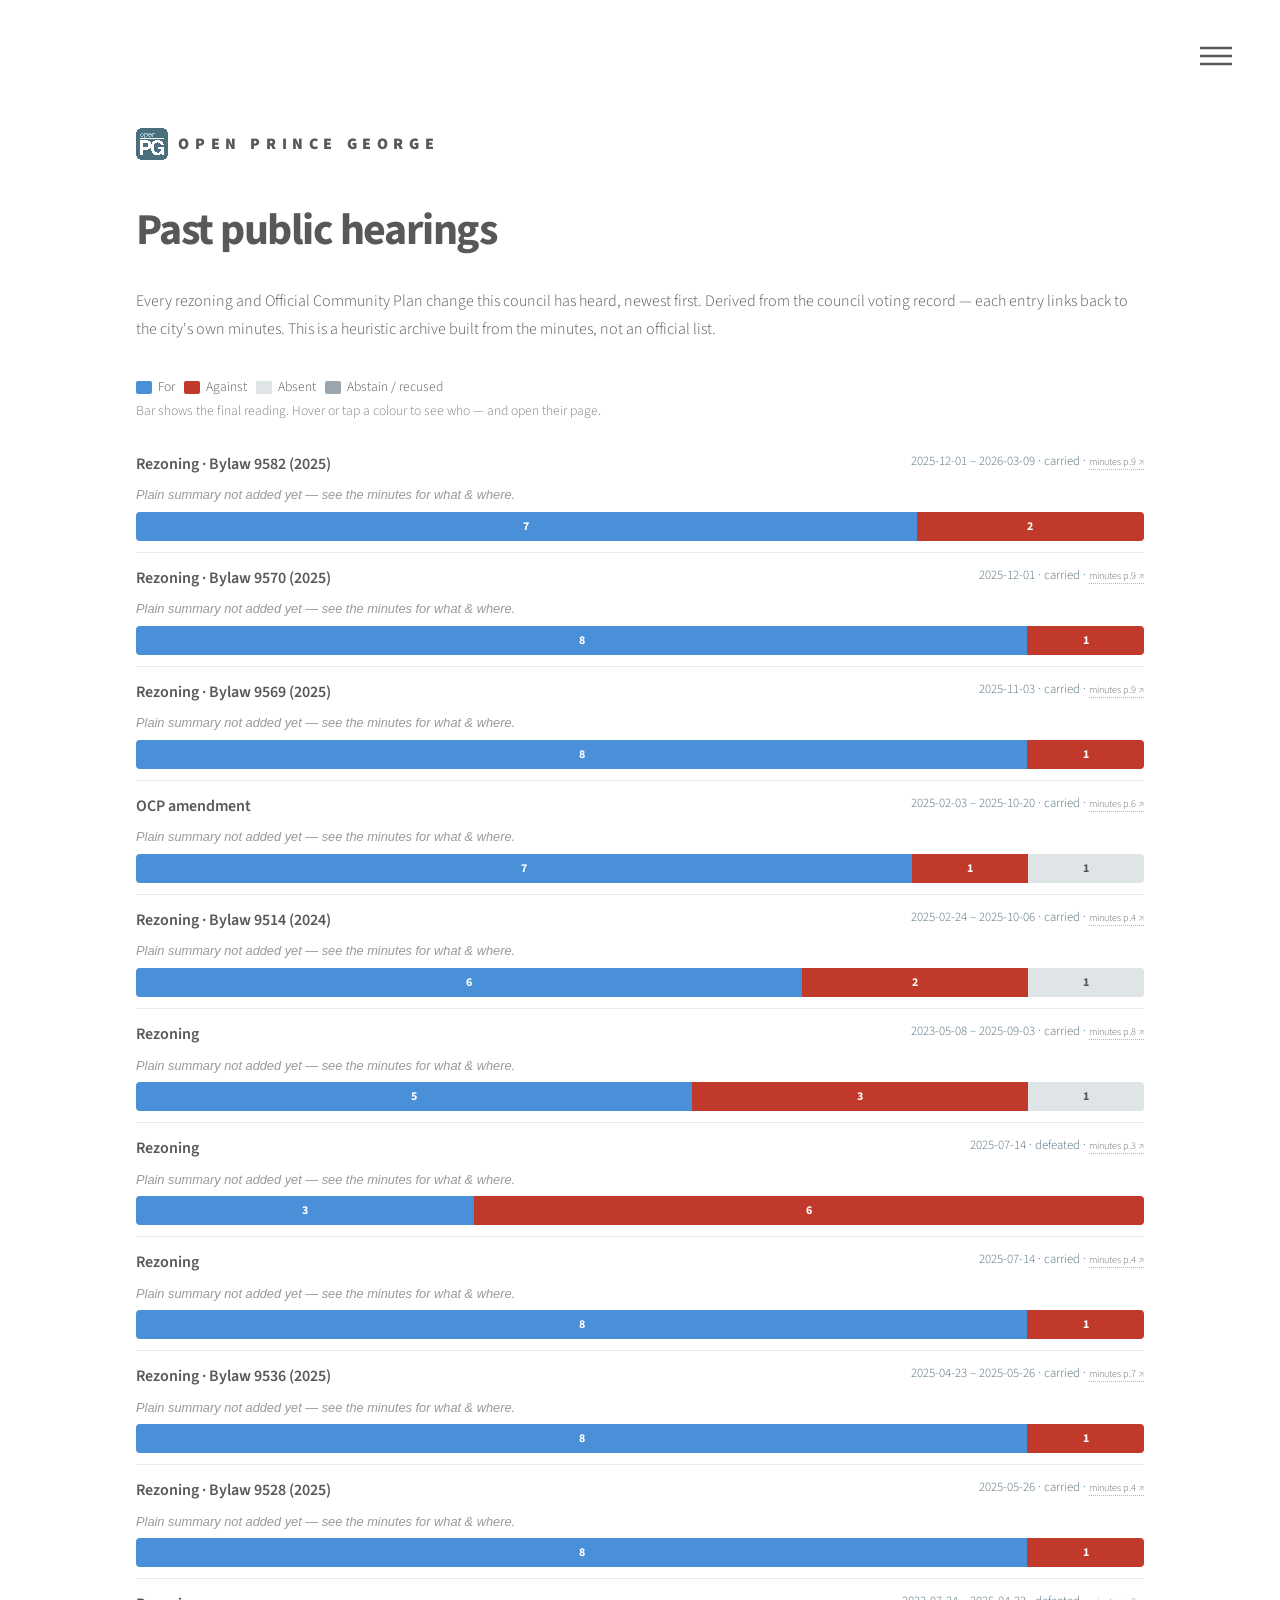
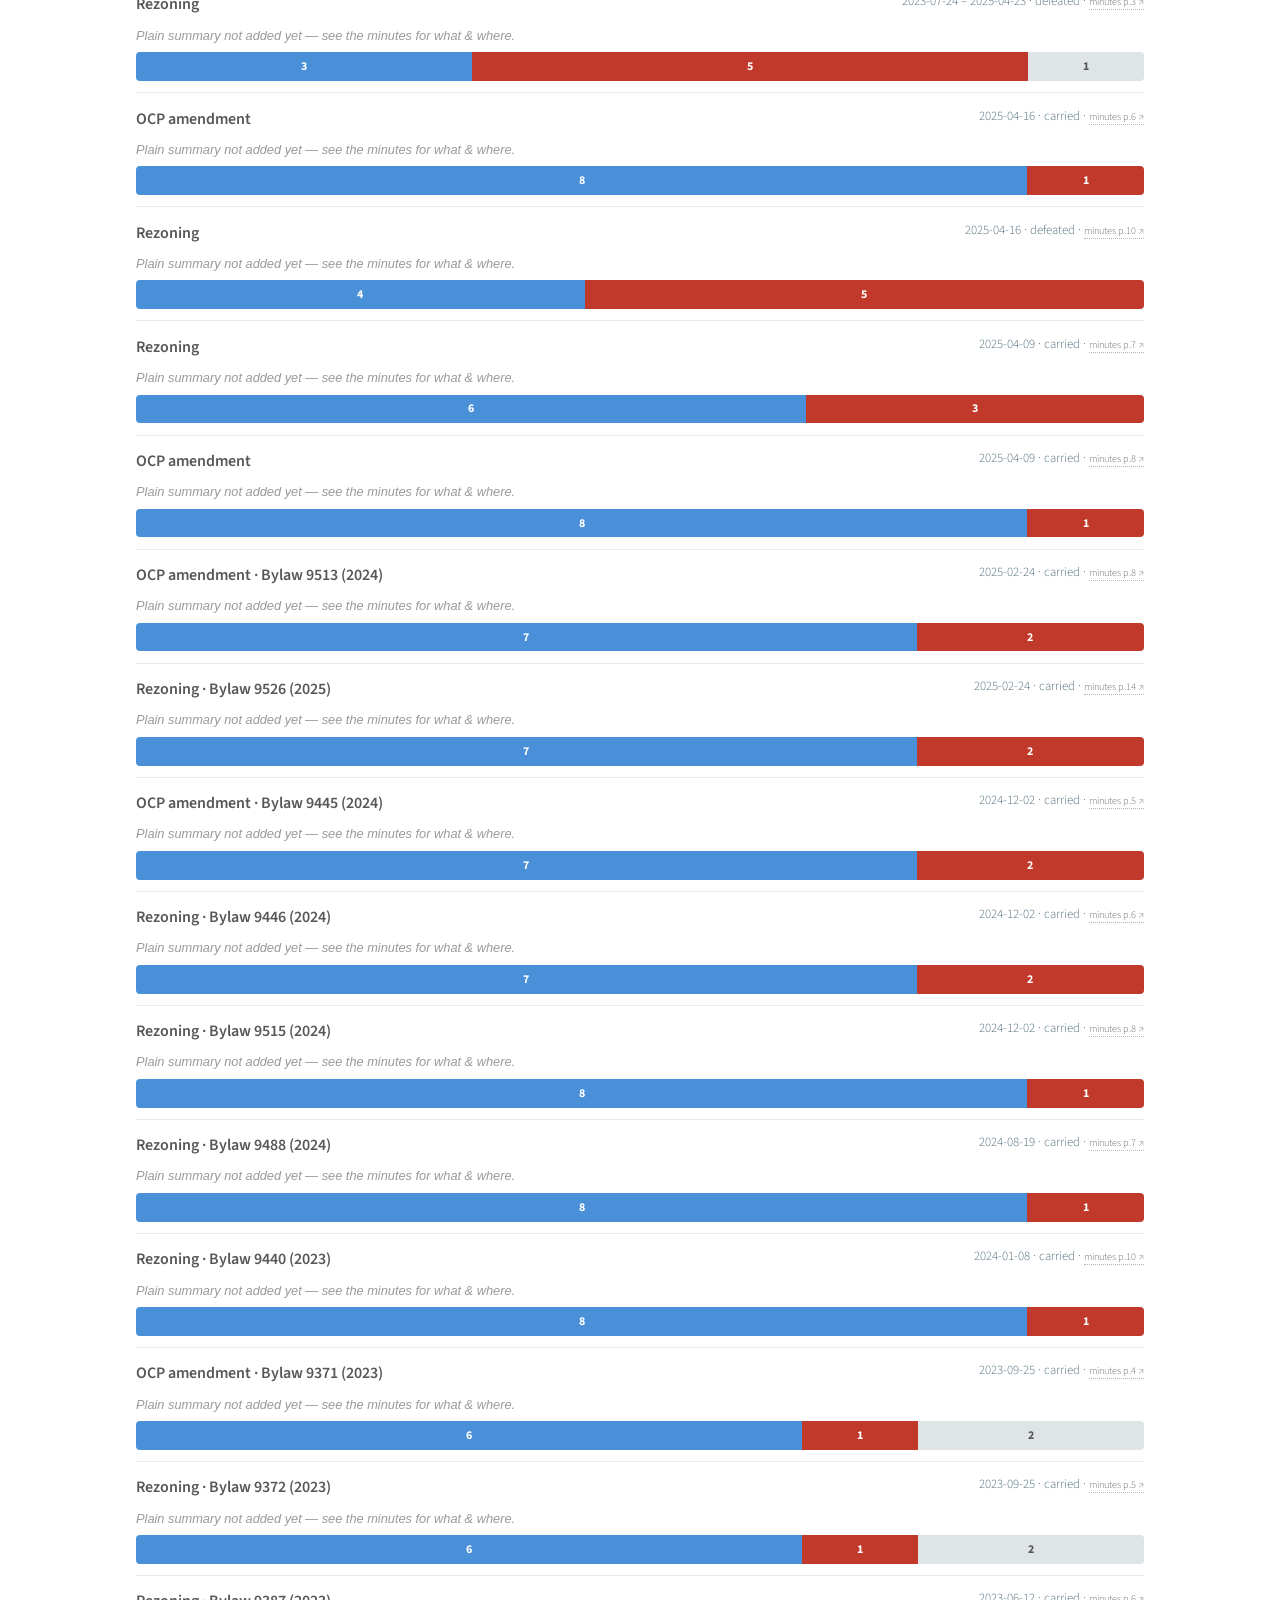
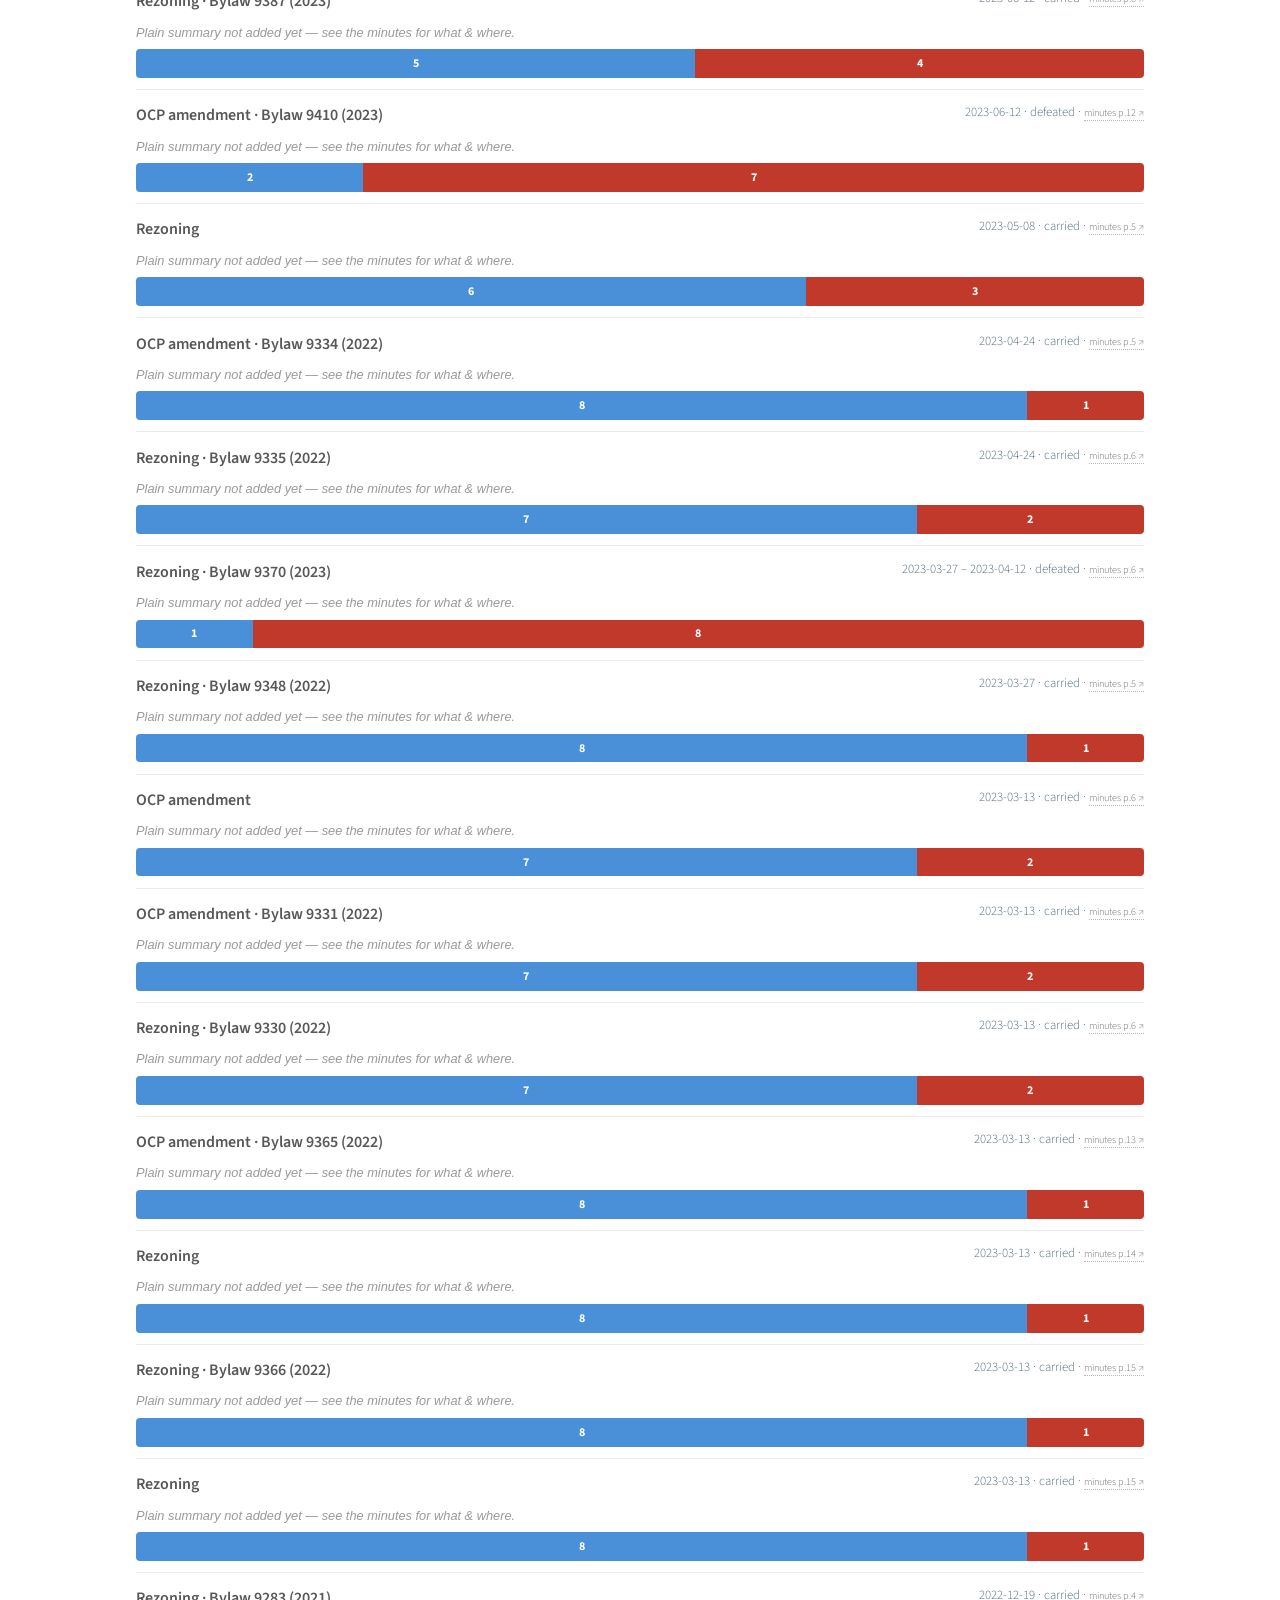
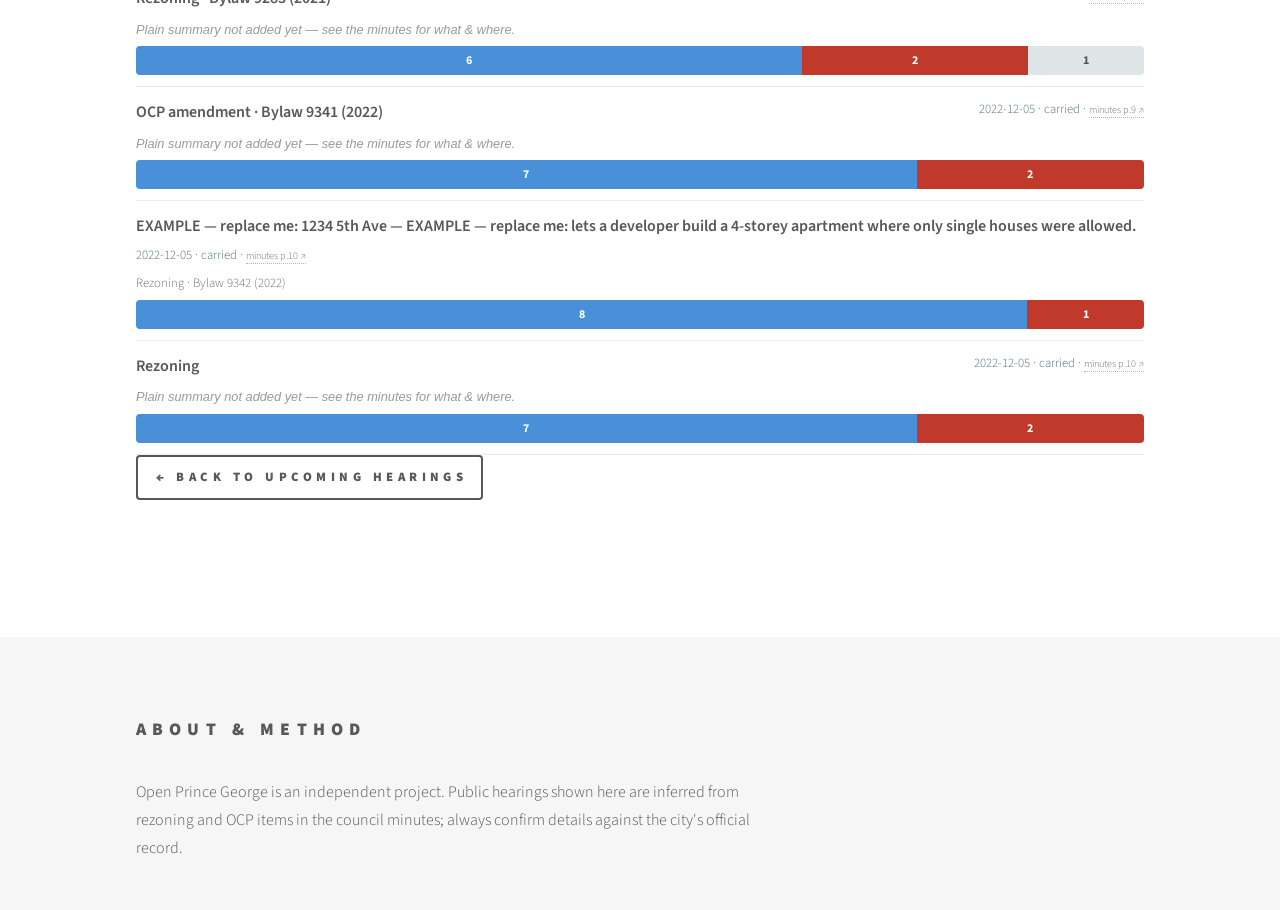
==== commit c4455de7: "Update public hearing names" ====
--- a/community/hearings.html
+++ b/community/hearings.html
@@ -79,7 +79,6 @@
 			<script src="assets/js/breakpoints.min.js"></script>
 			<script src="assets/js/util.js"></script>
 			<script src="assets/js/main.js"></script>
-			<script src="assets/js/councillor.js"></script>
 			<script src="assets/js/hearings.js"></script>
 
 	</body>
--- a/community/assets/css/councillor.css
+++ b/community/assets/css/councillor.css
@@ -46,14 +46,43 @@
 	padding: 1.25em 1.5em; color: #555;
 }
 
-.pg-past-list { list-style: none; padding: 0; margin: 0 0 1em 0; }
-.pg-past-item {
-	display: flex; flex-wrap: wrap; gap: 0.25em 1em; align-items: baseline;
-	padding: 0.6em 0; border-bottom: solid 1px rgba(0,0,0,0.08);
+/* Compact per-hearing result bar (replaces the wide matrix here) */
+.pg-hbar-legend { font-size: 0.85em; margin: 0 0 1.2em 0; }
+.pg-hbar-legend .pg-seg { display: inline-block; width: 1.2em; height: 0.9em; border-radius: 2px; vertical-align: middle; margin-right: 0.2em; }
+.pg-hbar-legend small { opacity: 0.75; }
+
+.pg-hbar-row { padding: 0.7em 0; border-bottom: solid 1px rgba(0,0,0,0.08); }
+.pg-hbar-head { display: flex; flex-wrap: wrap; justify-content: space-between; gap: 0.2em 1em; margin-bottom: 0.4em; }
+.pg-hbar-title { font-weight: 600; }
+.pg-hbar-meta { font-size: 0.8em; color: #536e7c; white-space: nowrap; }
+.pg-hbar-ref { font-size: 0.8em; opacity: 0.85; margin: 0 0 0.4em 0; }
+.pg-hbar-plain { font-style: italic; opacity: 0.7; }
+
+.pg-hbar { display: flex; height: 1.8em; border-radius: 4px; overflow: visible; }
+.pg-hbar .pg-seg {
+	position: relative; min-width: 1.8em; cursor: pointer;
+	display: flex; align-items: center; justify-content: center;
+	color: #fff; font-size: 0.75em; font-weight: 700;
 }
-.pg-past-when { font-size: 0.8em; color: #536e7c; font-weight: 600; min-width: 8em; }
-.pg-past-name { flex: 1; min-width: 12em; }
-.pg-past-src { font-size: 0.8em; }
+.pg-hbar .pg-seg:first-child { border-radius: 4px 0 0 4px; }
+.pg-hbar .pg-seg:last-child { border-radius: 0 4px 4px 0; }
+.pg-seg.for { background: #4a90d9; }
+.pg-seg.against { background: #c0392b; }
+.pg-seg.absent { background: #dfe4e7; color: #555; }
+.pg-seg.abstain, .pg-seg.recused { background: #9aa7ae; }
+
+/* hover/focus popover listing the councillors in that segment */
+.pg-seg-pop {
+	display: none; position: absolute; bottom: 100%; left: 0; z-index: 20;
+	min-width: 12em; background: #fff; color: #585858;
+	border: solid 1px rgba(0,0,0,0.15); border-radius: 5px;
+	box-shadow: 0 4px 14px rgba(0,0,0,0.18); padding: 0.5em 0.75em; margin-bottom: 4px;
+}
+.pg-seg:hover .pg-seg-pop, .pg-seg:focus .pg-seg-pop, .pg-seg:focus-within .pg-seg-pop { display: block; }
+.pg-seg-pop-h { font-size: 0.7em; text-transform: uppercase; letter-spacing: 0.1em; color: #536e7c; font-weight: 700; margin-bottom: 0.3em; }
+.pg-seg-pop ul { list-style: none; margin: 0; padding: 0; }
+.pg-seg-pop li { margin: 0; }
+.pg-seg-pop a { display: block; padding: 0.15em 0; font-size: 0.9em; }
 
 .pg-src { font-size: 0.8em; opacity: 0.85; }
 
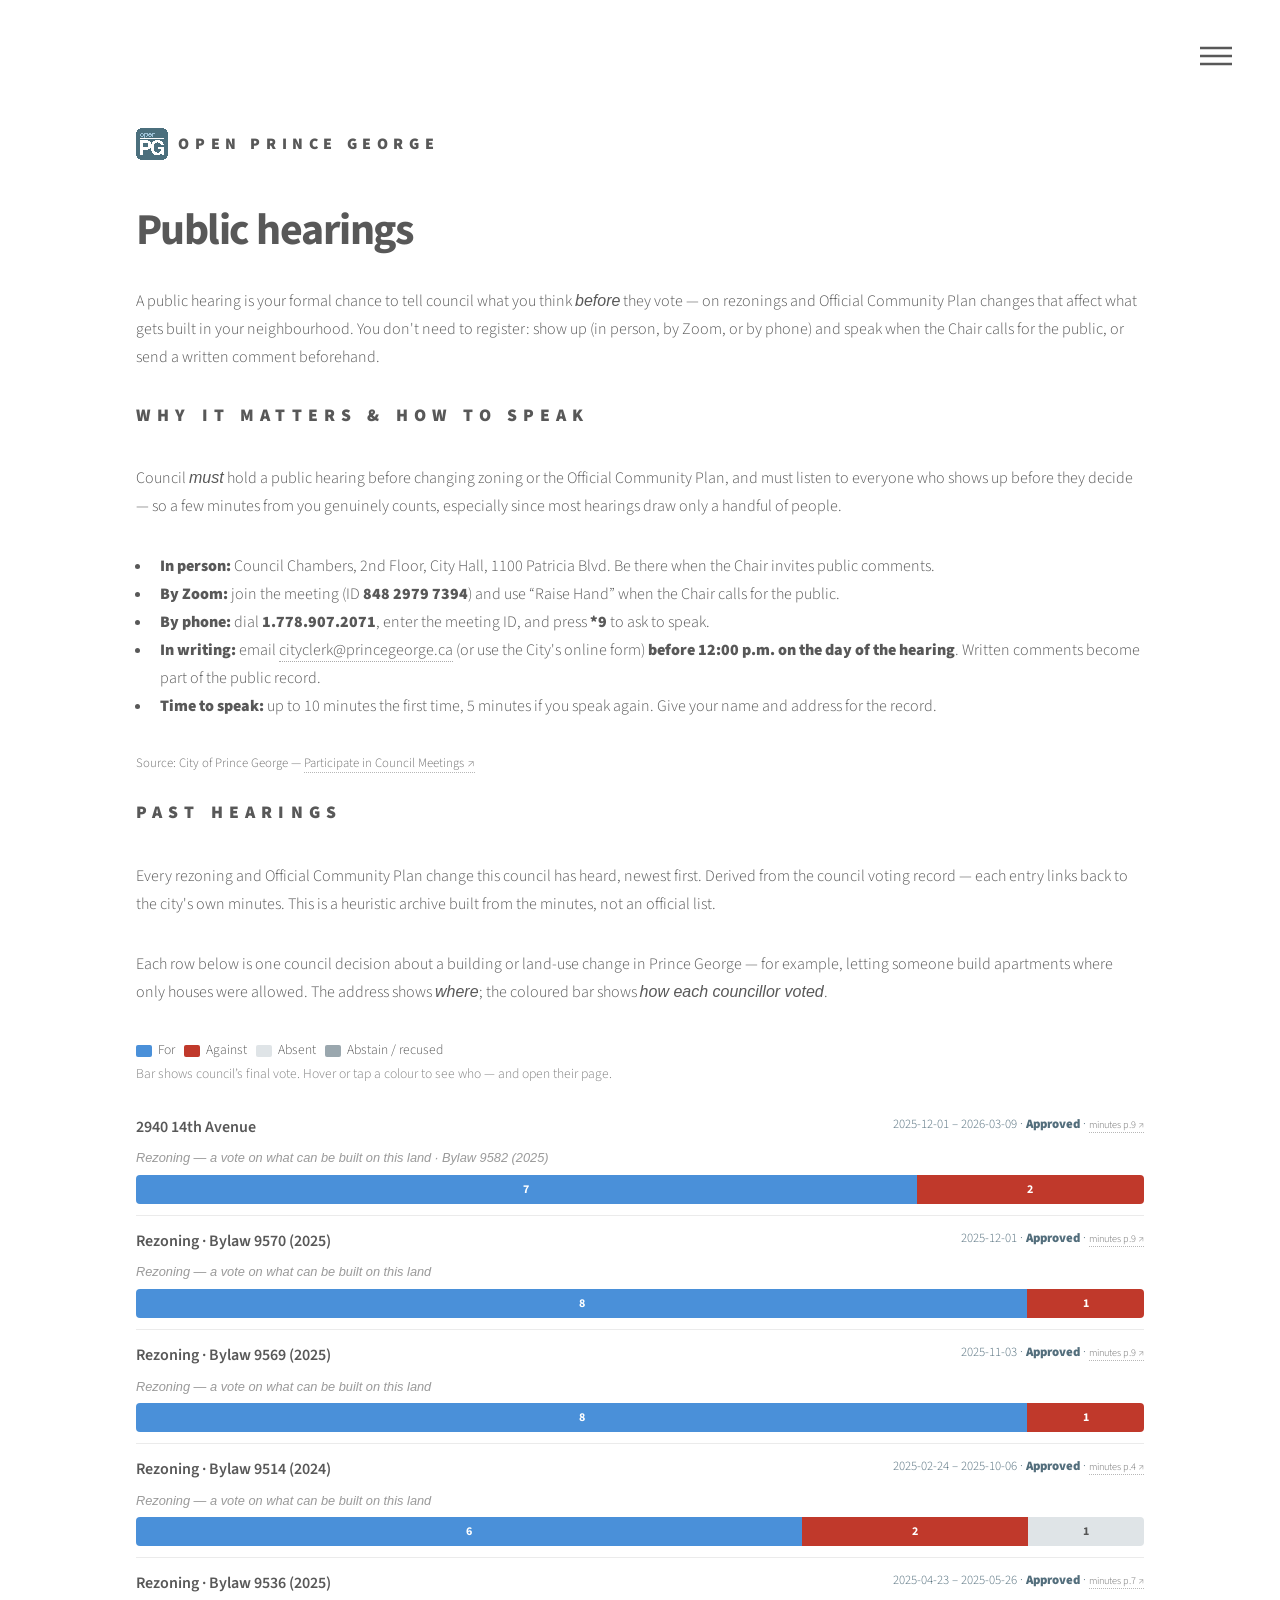
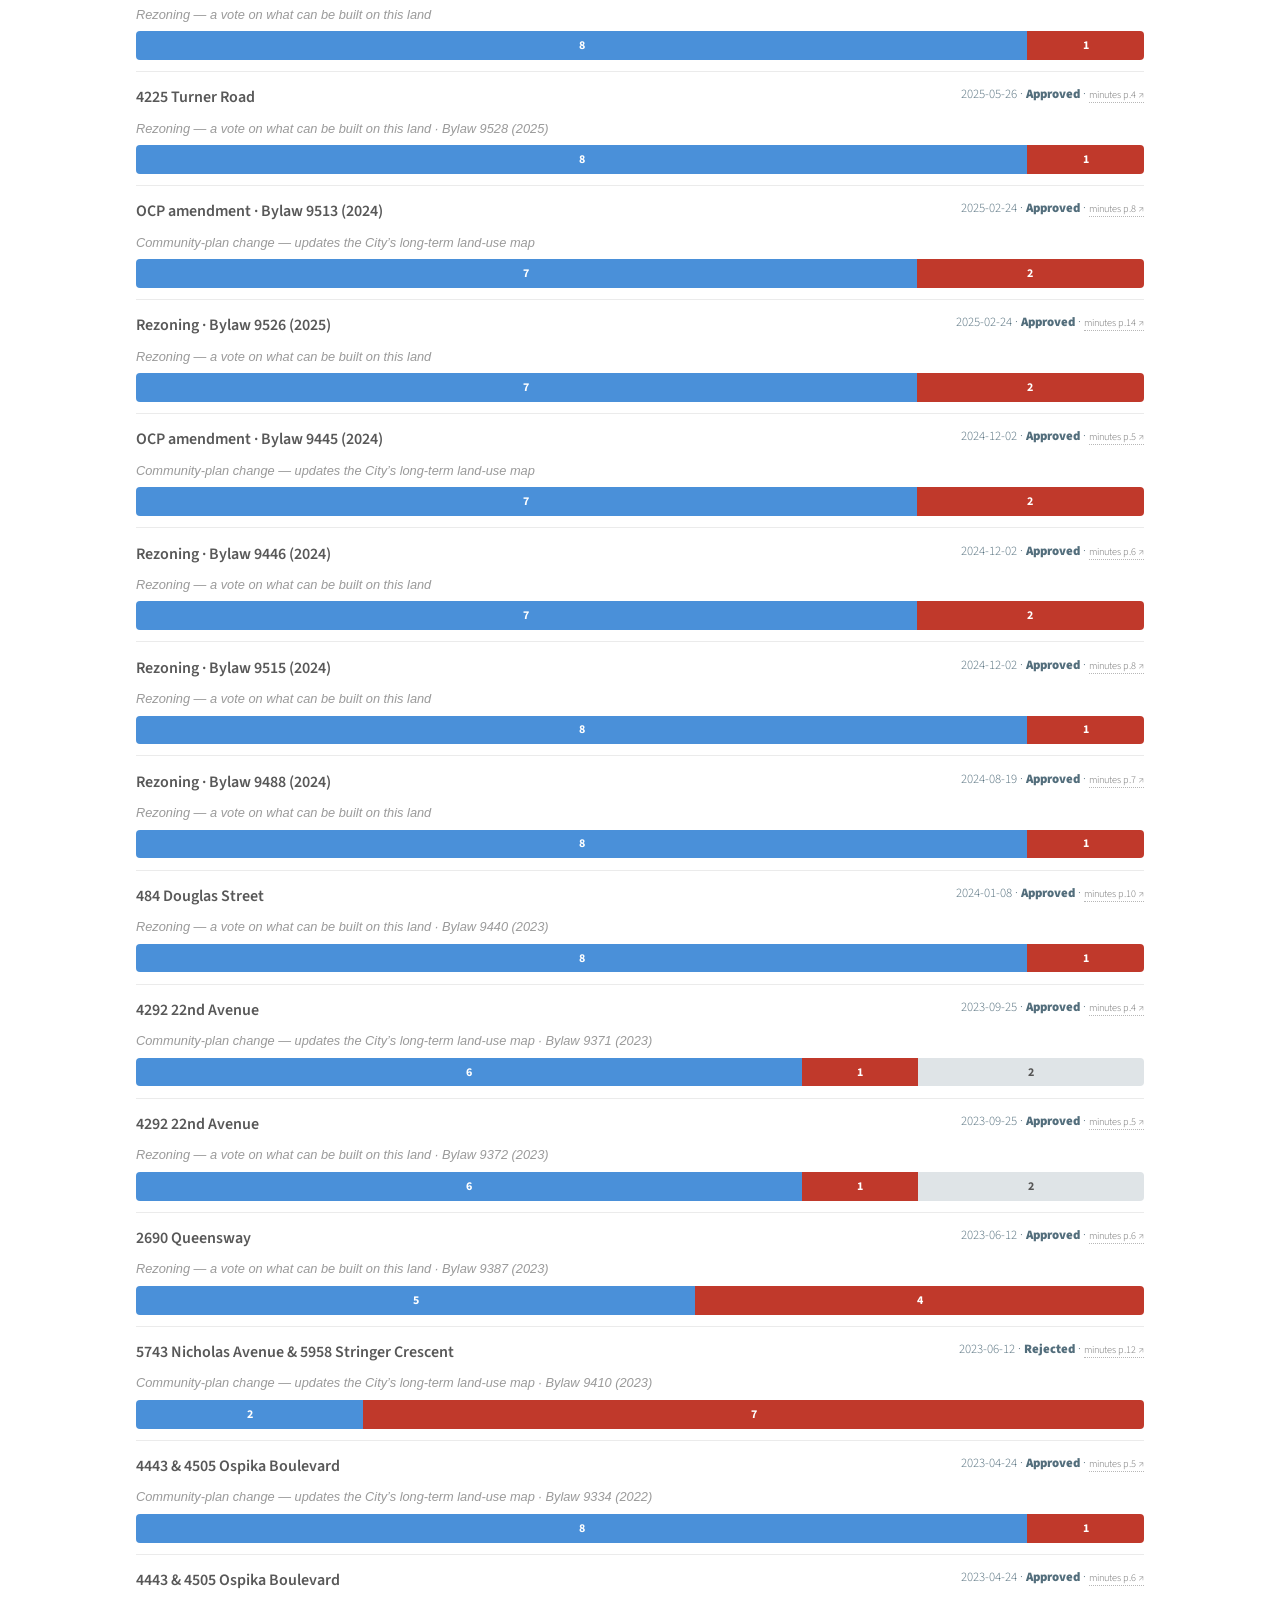
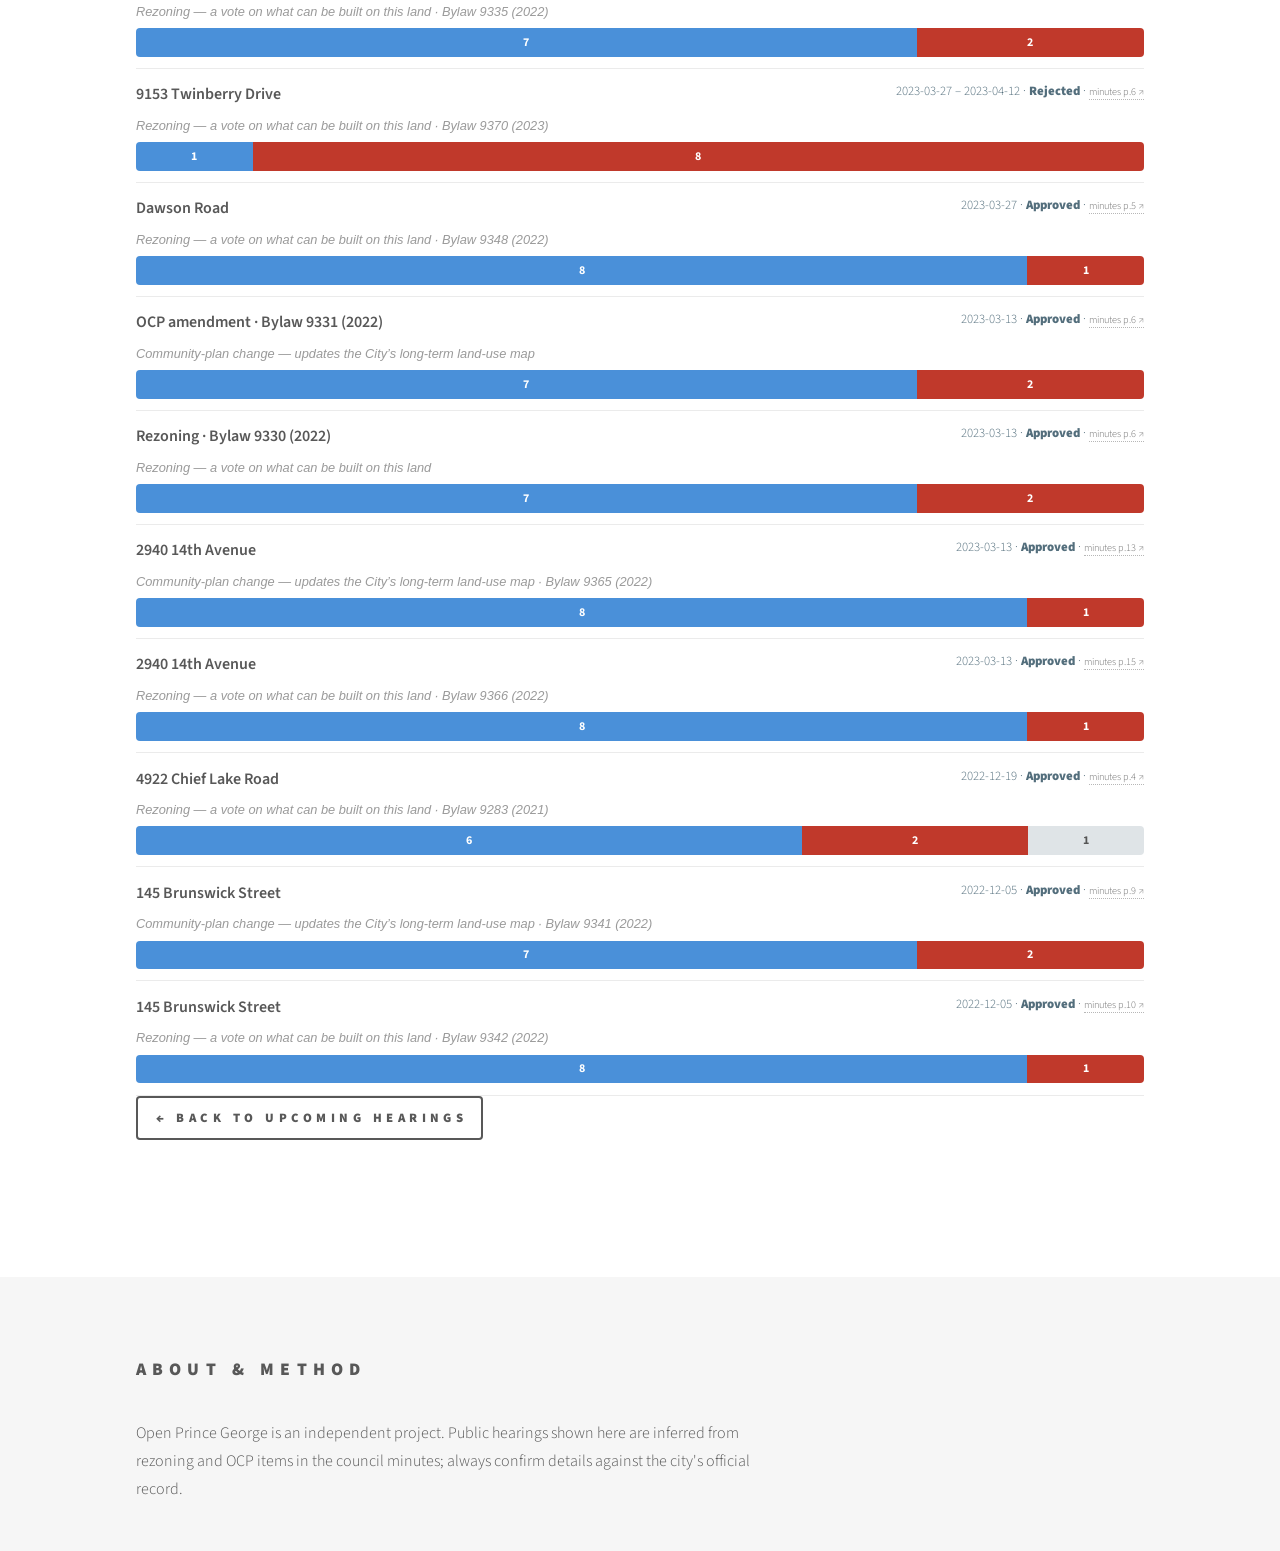
==== commit f7116039: "Update title public image" ====
--- a/community/hearings.html
+++ b/community/hearings.html
@@ -48,9 +48,23 @@
 					<div class="inner">
 
 						<header>
-							<h1>Past public hearings</h1>
-							<p>Every rezoning and Official Community Plan change this council has heard, newest first. Derived from the council voting record &mdash; each entry links back to the city's own minutes. This is a heuristic archive built from the minutes, not an official list.</p>
+							<h1>Public hearings</h1>
+							<p>A public hearing is your formal chance to tell council what you think <em>before</em> they vote &mdash; on rezonings and Official Community Plan changes that affect what gets built in your neighbourhood. You don't need to register: show up (in person, by Zoom, or by phone) and speak when the Chair calls for the public, or send a written comment beforehand.</p>
 						</header>
+
+						<h2>Why it matters &amp; how to speak</h2>
+						<p>Council <em>must</em> hold a public hearing before changing zoning or the Official Community Plan, and must listen to everyone who shows up before they decide &mdash; so a few minutes from you genuinely counts, especially since most hearings draw only a handful of people.</p>
+						<ul>
+							<li><strong>In person:</strong> Council Chambers, 2nd Floor, City Hall, 1100 Patricia Blvd. Be there when the Chair invites public comments.</li>
+							<li><strong>By Zoom:</strong> join the meeting (ID <strong>848 2979 7394</strong>) and use &ldquo;Raise Hand&rdquo; when the Chair calls for the public.</li>
+							<li><strong>By phone:</strong> dial <strong>1.778.907.2071</strong>, enter the meeting ID, and press <strong>*9</strong> to ask to speak.</li>
+							<li><strong>In writing:</strong> email <a href="mailto:cityclerk@princegeorge.ca">cityclerk@princegeorge.ca</a> (or use the City's online form) <strong>before 12:00&nbsp;p.m. on the day of the hearing</strong>. Written comments become part of the public record.</li>
+							<li><strong>Time to speak:</strong> up to 10 minutes the first time, 5 minutes if you speak again. Give your name and address for the record.</li>
+						</ul>
+						<p class="pg-src">Source: City of Prince George &mdash; <a href="https://www.princegeorge.ca/city-hall/mayor-council/participate-council-meetings" target="_blank" rel="noopener">Participate in Council Meetings ↗</a></p>
+
+						<h2>Past hearings</h2>
+						<p>Every rezoning and Official Community Plan change this council has heard, newest first. Derived from the council voting record &mdash; each entry links back to the city's own minutes. This is a heuristic archive built from the minutes, not an official list.</p>
 
 						<div id="pg-hearings-archive"><p>Loading&hellip;</p></div>
 
--- a/community/assets/css/councillor.css
+++ b/community/assets/css/councillor.css
@@ -12,7 +12,7 @@
 	position: relative; overflow: hidden; border-radius: 6px;
 	margin: 0 0 2.5em 0; min-height: 380px;
 	display: flex; align-items: flex-end;
-	background: #1b2a33 url("../../images/bg03.jpg") center 35% / cover no-repeat;
+	background: #1b2a33 url("../../images/city.jpg") center 35% / cover no-repeat;
 }
 .pg-hero::before {
 	content: ''; position: absolute; inset: 0;
@@ -26,6 +26,32 @@
 @media screen and (max-width: 736px) {
 	.pg-hero { min-height: 300px; }
 	.pg-hero .pg-hero-text { padding: 1.5em; }
+}
+
+/* ---- Section banners (image heading area, one per major section) ---------- */
+/* Same treatment as the hero but shorter, used as the title block for each
+   section. The background image is set per-section by the modifier class. */
+.pg-banner {
+	position: relative; overflow: hidden; border-radius: 6px;
+	margin: 3.5em 0 1.75em 0; min-height: 220px;
+	display: flex; align-items: flex-end;
+	background: #1b2a33 center / cover no-repeat;
+}
+.pg-banner::before {
+	content: ''; position: absolute; inset: 0;
+	background: linear-gradient(to top, rgba(20,32,40,0.9) 0%, rgba(20,32,40,0.45) 50%, rgba(20,32,40,0.05) 100%);
+}
+.pg-banner .pg-banner-text { position: relative; padding: 1.75em 2em; max-width: 40em; }
+.pg-banner h2 { color: #fff; margin: 0 0 0.3em 0; }
+.pg-banner p { color: rgba(255,255,255,0.92); margin: 0; }
+
+.pg-banner.hearings { background-image: url("../../images/hearing.jpg"); }
+.pg-banner.council  { background-image: url("../../images/concil.jpg"); }
+.pg-banner.election { background-image: url("../../images/election.jpg"); }
+
+@media screen and (max-width: 736px) {
+	.pg-banner { min-height: 170px; }
+	.pg-banner .pg-banner-text { padding: 1.25em 1.5em; }
 }
 
 /* ---- Public hearings ----------------------------------------------------- */
